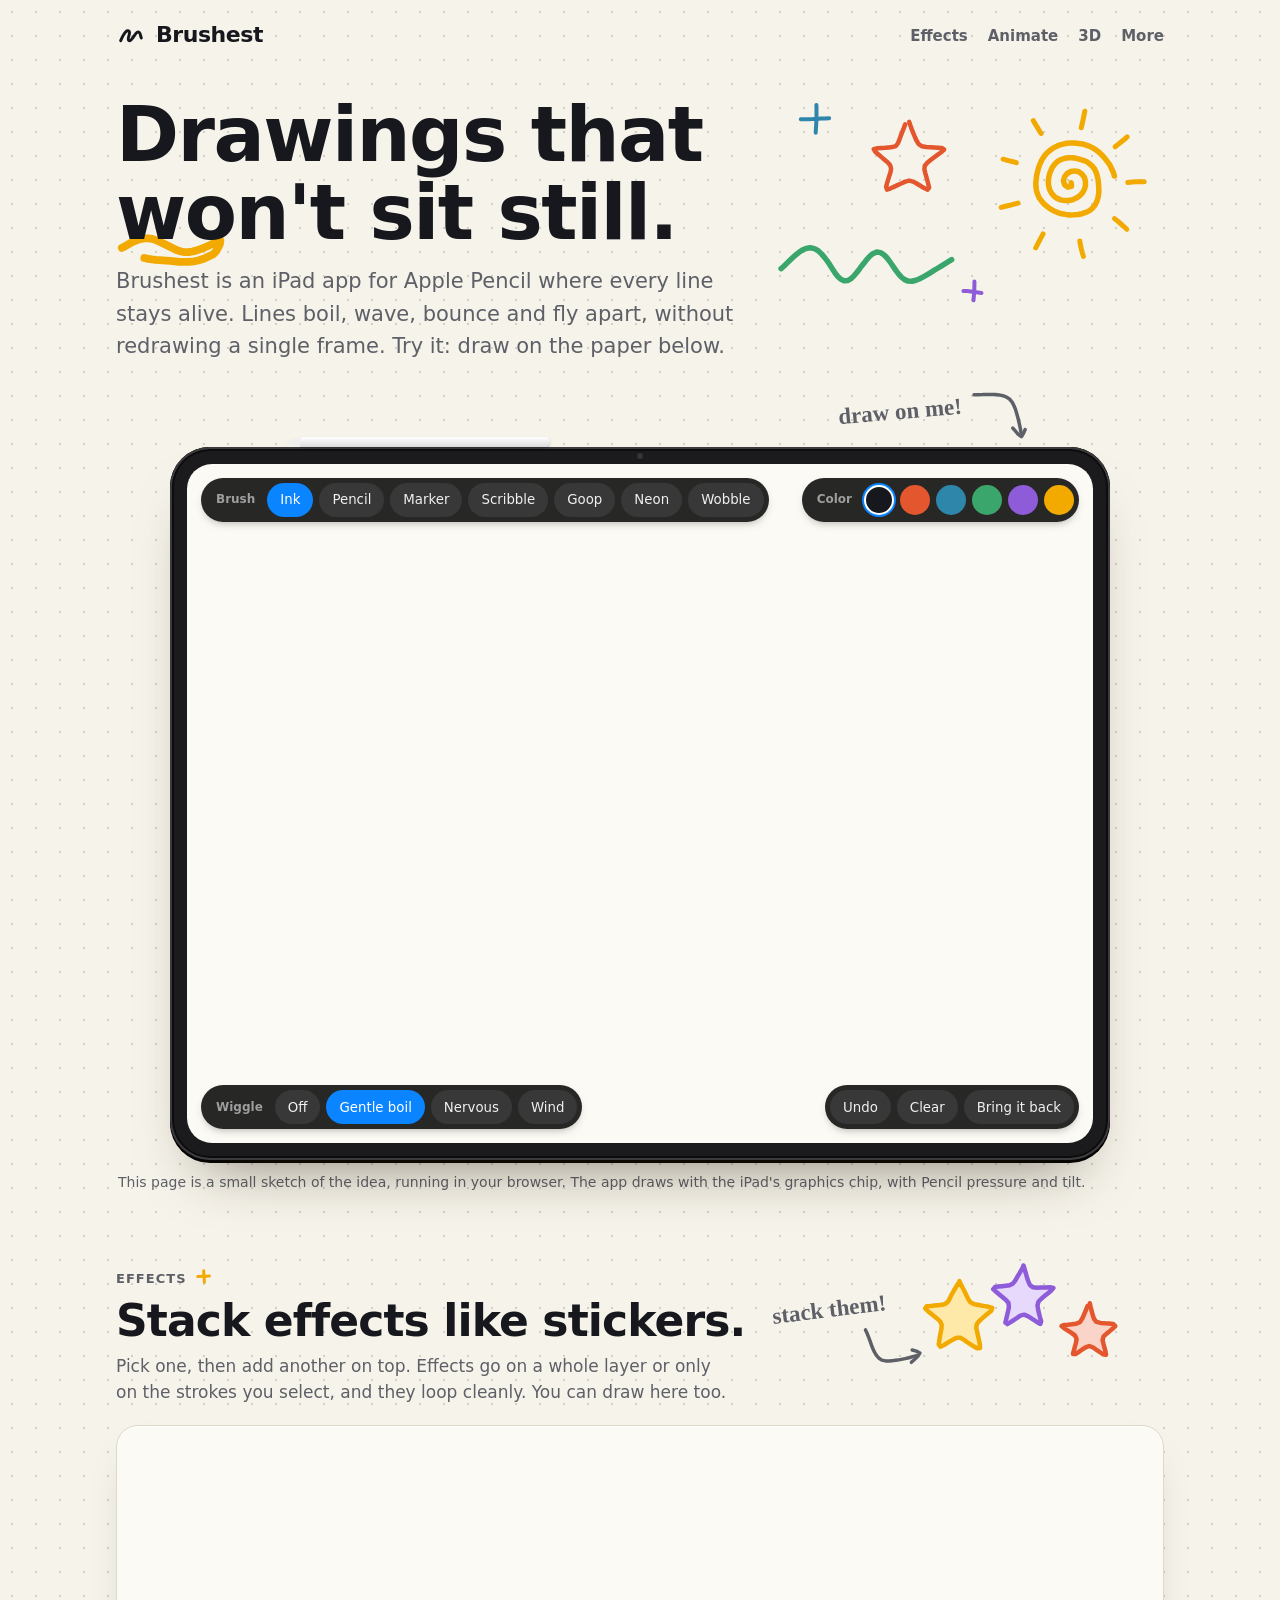
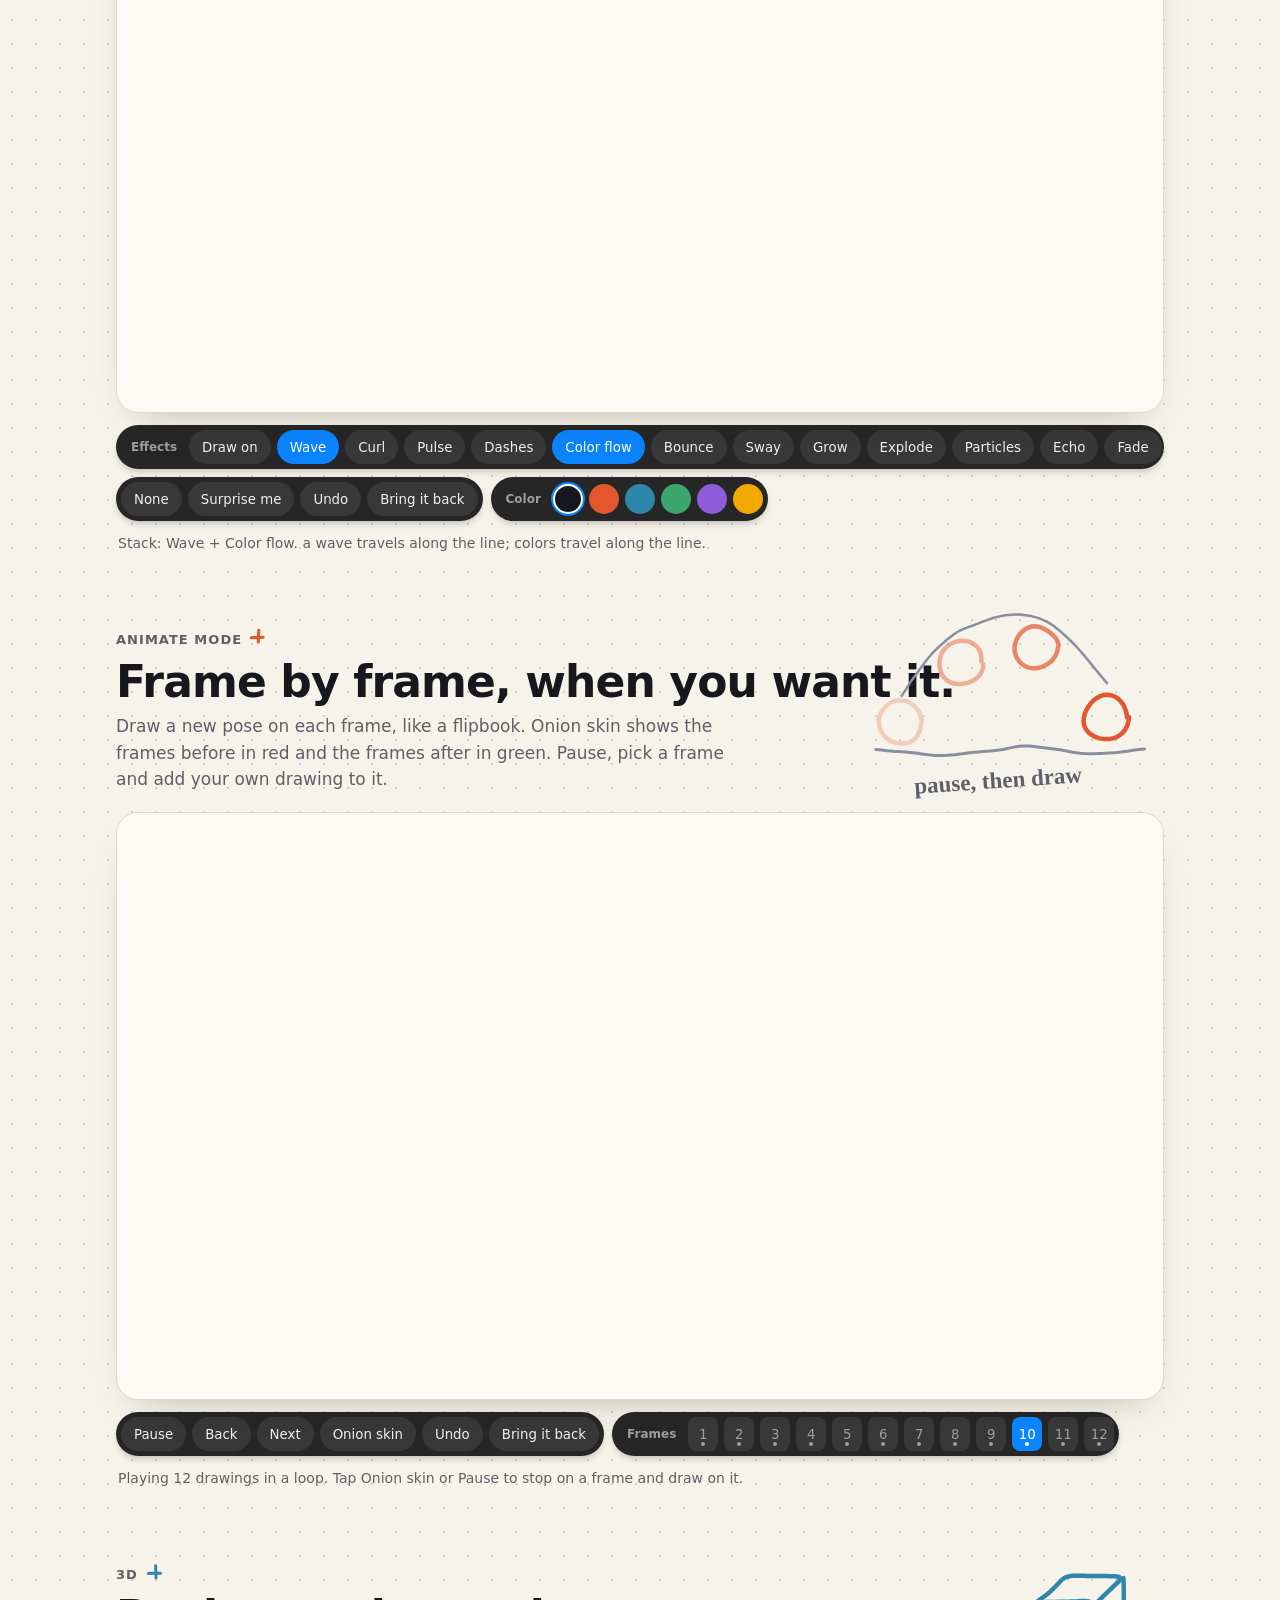
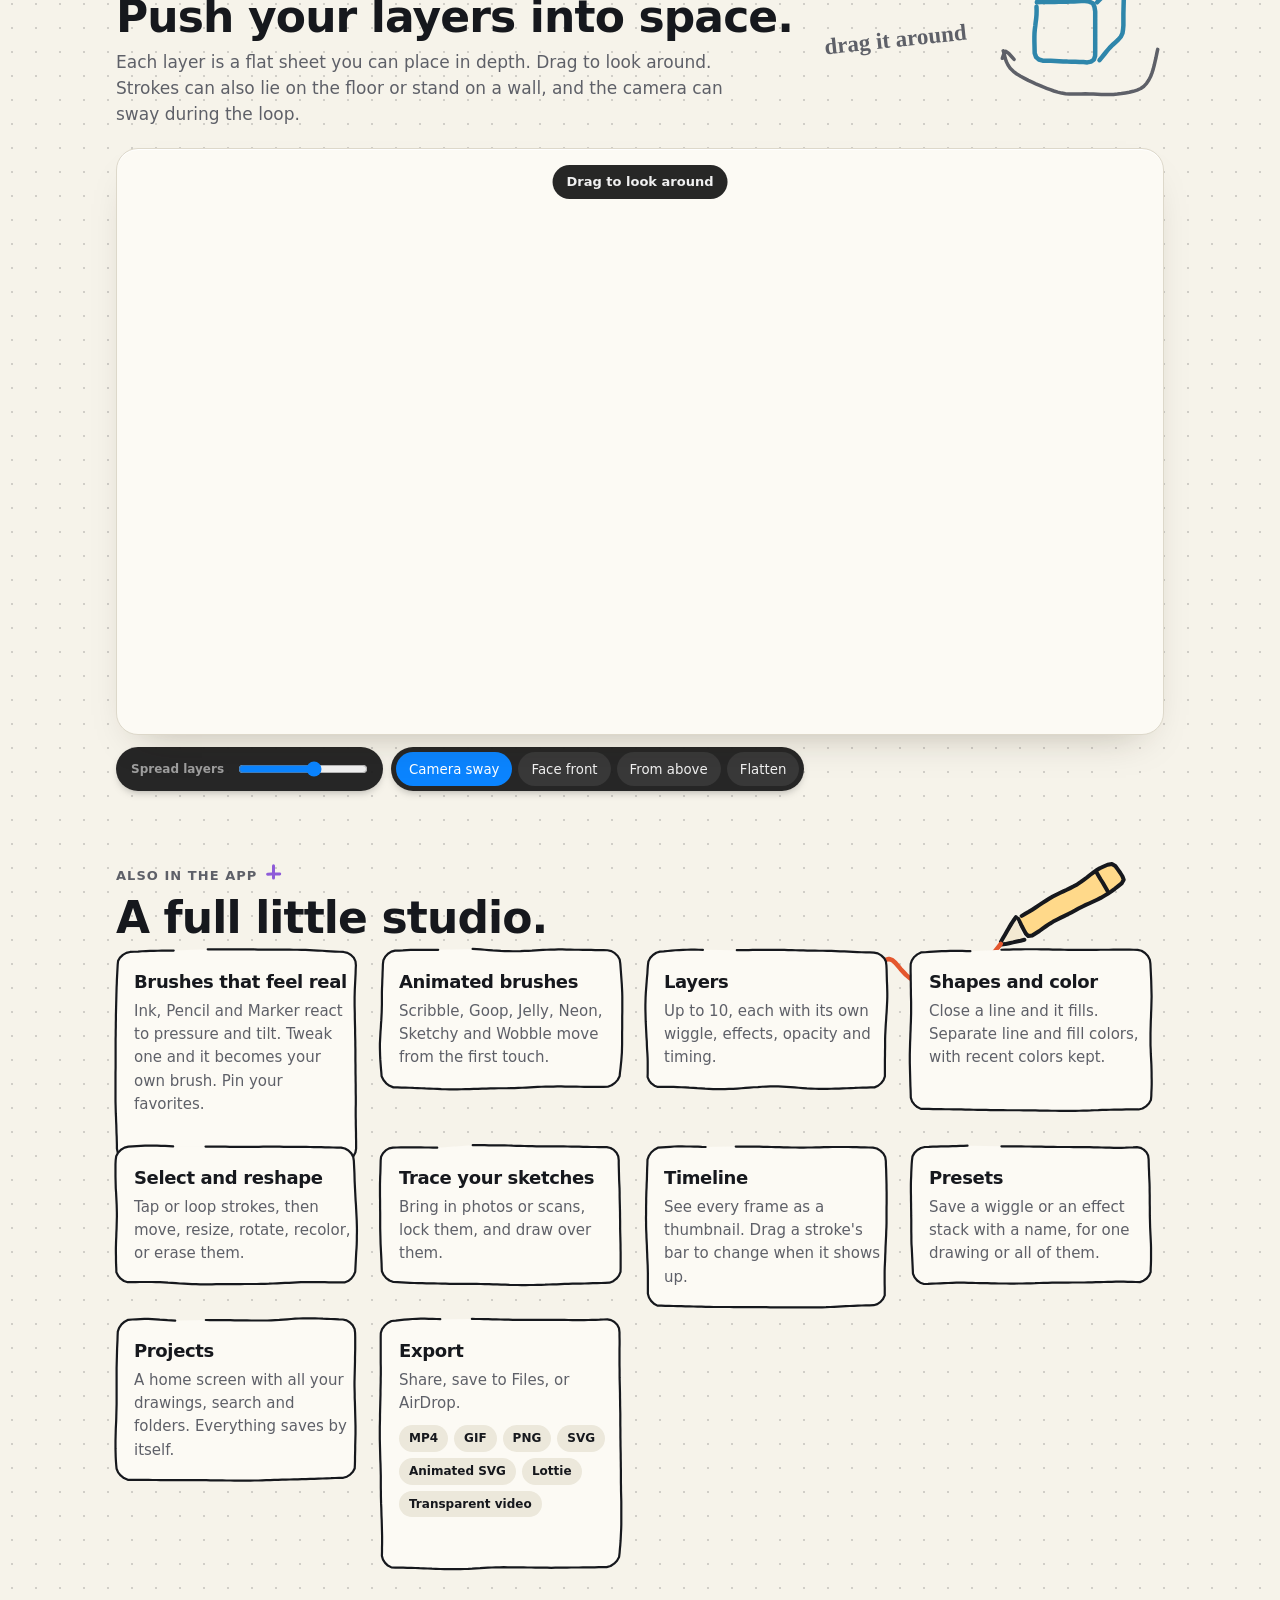
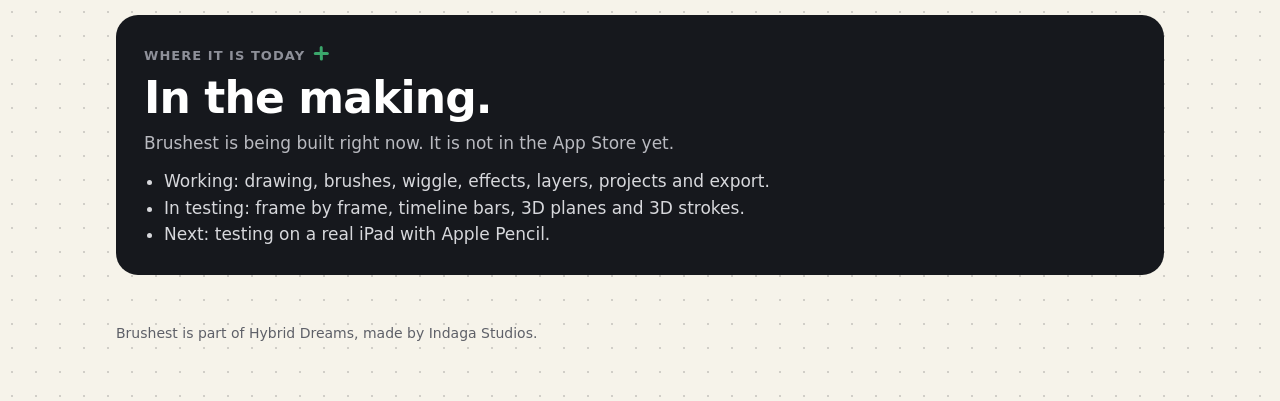
==== brushest/index.html @ 291ea010 "Add Brushest project page at /brushest/ Interactive page for the iPad drawing app (copied from the a" ====
<!doctype html>
<html lang="en">
<head>
<meta charset="utf-8">
<meta name="viewport" content="width=device-width, initial-scale=1">
<title>Brushest: drawings that won't sit still</title>
<meta name="description" content="An iPad drawing and animation app for Apple Pencil where every line stays alive: living strokes, stackable effects, frame by frame, and 3D planes. Try it on this page.">
<meta name="robots" content="noindex">
<meta name="theme-color" content="#F6F3EA">
<style>
  :root {
    --paper: #F6F3EA; --sheet: #FCFAF4; --ink: #16181D; --soft: #5E6068; --line: #DDD8CA;
    --bar: rgba(26,26,26,.94); --chip: #383838; --chip-text: #F0F0F0; --chip-soft: #9E9E9E;
    --accent: #0A84FF;
  }
  * { box-sizing: border-box; }
  html { scroll-behavior: smooth; }
  body { margin: 0; color: var(--ink); background-color: var(--paper);
         /* dotted like an endless canvas */
         background-image: radial-gradient(rgba(22,24,29,.17) 1.1px, transparent 1.5px); background-size: 24px 24px;
         font: 17px/1.55 -apple-system, BlinkMacSystemFont, "Segoe UI", system-ui, sans-serif; -webkit-font-smoothing: antialiased; }
  h1, h2, h3, .brand { font-family: ui-rounded, "SF Pro Rounded", "Arial Rounded MT Bold", system-ui, sans-serif; letter-spacing: -.02em; }
  .wrap { max-width: 1080px; margin: 0 auto; padding: 0 16px; position: relative; }
  .hand { font-family: "Bradley Hand", "Segoe Print", "Chalkboard SE", "Comic Sans MS", cursive; font-weight: 700; font-size: 23px; line-height: 1; white-space: nowrap; }
  header.top { display: flex; align-items: center; justify-content: space-between; padding: 18px 0; }
  .brand { font-weight: 800; font-size: 22px; display: flex; align-items: center; gap: 10px; }
  .brand svg { width: 30px; height: 30px; }
  nav a { color: var(--soft); text-decoration: none; margin-left: 20px; font-size: 15px; font-weight: 600; }
  nav a:hover { color: var(--ink); }
  .hero { padding: 26px 0 8px; position: relative; }
  .ul { position: relative; display: inline-block; z-index: 0; }
  .ul svg { position: absolute; left: 0; bottom: -.06em; width: 100%; height: .34em; z-index: -1; overflow: visible; }

  /* hand-drawn bits: they boil like strokes in the app, and drift a little */
  .bit, .rough { overflow: visible; pointer-events: none; }
  .bit { position: absolute; }
  .f1 { animation: f1 6s ease-in-out infinite; }
  .f2 { animation: f2 7.5s ease-in-out infinite; }
  .f3 { animation: f1 9s ease-in-out -3s infinite; }
  .spin { animation: spin 26s linear infinite; }
  .drawon { stroke-dasharray: 1 1.1; animation: drawon 4s ease-in-out infinite; }
  @keyframes f1 { 50% { transform: translateY(-9px) rotate(4deg); } }
  @keyframes f2 { 50% { transform: translate(7px, 6px) rotate(-5deg); } }
  @keyframes spin { to { transform: rotate(360deg); } }
  @keyframes drawon { 0% { stroke-dashoffset: 1.05; } 35%, 82% { stroke-dashoffset: 0; } 100% { stroke-dashoffset: -1.05; } }
  .deco { display: none; position: absolute; right: 0; top: 34px; width: 400px; height: 190px; pointer-events: none; }
  .hero .deco { top: 6px; height: 240px; }
  .deco .hand { position: absolute; color: var(--soft); }
  .side { display: none; }
  .kicker svg { position: static; display: inline-block; vertical-align: -5px; margin-left: 6px; }
  @media (min-width: 900px) { .deco { display: block; } }
  @media (min-width: 1400px) { .side { display: block; } }
  @media (prefers-reduced-motion: reduce) { .f1, .f2, .f3, .spin, .drawon { animation: none; } .drawon { stroke-dasharray: none; } }

  /* iPad */
  .callout { display: flex; justify-content: flex-end; align-items: flex-end; gap: 4px; max-width: 940px; margin: 0 auto -2px;
             padding-right: 70px; color: var(--soft); transition: opacity .6s; }
  .callout .hand { transform: rotate(-5deg); margin-bottom: 26px; }
  .callout svg { position: static; flex: none; }
  .callout.gone { opacity: 0; }
  .ipad { position: relative; max-width: 940px; margin: 0 auto; background: #1B1B1D; border-radius: 40px; padding: 17px;
          box-shadow: inset 0 0 0 2px #3B3B3F, inset 0 0 0 4px #0c0c0d, 0 34px 60px -34px rgba(40,30,10,.6), 0 3px 0 #000; }
  .ipad::before { content: ""; position: absolute; top: 6px; left: 50%; width: 6px; height: 6px; margin-left: -3px; border-radius: 50%; background: #34343a; }
  .pencil { position: absolute; top: -10px; left: 130px; width: 250px; height: 10px; border-radius: 3px 5px 5px 3px;
            background: linear-gradient(#ffffff, #dcdcdc); box-shadow: 0 1px 2px rgba(0,0,0,.25); }
  .pencil::before { content: ""; position: absolute; left: -16px; top: 0; border: 5px solid transparent; border-right: 16px solid #efefef; border-left: 0; }
  .screen { position: relative; border-radius: 25px; overflow: hidden; background: var(--sheet); }
  .screen canvas { display: block; width: 100%; aspect-ratio: 4 / 3; touch-action: none; cursor: crosshair; }
  .ui-top, .ui-bot { position: absolute; left: 14px; right: 14px; display: flex; flex-wrap: wrap; gap: 8px; justify-content: space-between; pointer-events: none; }
  .ui-top { top: 14px; } .ui-bot { bottom: 14px; }
  .ui-top .bar, .ui-bot .bar { pointer-events: auto; }
  .card { position: relative; }
  .rough { position: absolute; left: -6px; top: -6px; width: calc(100% + 12px); height: calc(100% + 12px); z-index: 0; }
  .card > :not(.rough) { position: relative; z-index: 1; }
  h1 { font-size: clamp(38px, 7vw, 76px); line-height: 1.02; margin: 0 0 14px; font-weight: 800; }
  h1 em { font-style: normal; display: inline-block; }
  .lede { font-size: clamp(17px, 2.2vw, 21px); color: var(--soft); max-width: 640px; margin: 0 0 22px; }
  section { padding: 64px 0 8px; position: relative; }
  h2 { font-size: clamp(28px, 4.4vw, 44px); line-height: 1.08; margin: 0 0 8px; font-weight: 800; }
  .sub { color: var(--soft); max-width: 620px; margin: 0 0 20px; }
  .kicker { font-size: 13px; font-weight: 700; letter-spacing: .08em; text-transform: uppercase; color: var(--soft); margin-bottom: 8px; }

  .stage { position: relative; background: var(--sheet); border: 1px solid var(--line); border-radius: 22px;
           box-shadow: 0 1px 0 #fff inset, 0 18px 40px -24px rgba(40,30,10,.35); overflow: hidden; }
  .stage canvas { display: block; width: 100%; aspect-ratio: 1000 / 560; touch-action: none; cursor: crosshair; }
  .stage canvas.orbit { cursor: grab; touch-action: pan-y; }
  .stage canvas.orbit:active { cursor: grabbing; }
  .hint { position: absolute; left: 50%; top: 16px; transform: translateX(-50%); background: var(--bar); color: var(--chip-text);
          font-size: 13px; font-weight: 600; padding: 7px 14px; border-radius: 99px; pointer-events: none; transition: opacity .5s; white-space: nowrap; }
  .hint.gone { opacity: 0; }

  .bars { display: flex; flex-wrap: wrap; gap: 8px; margin-top: 12px; }
  .bar { display: flex; align-items: center; gap: 6px; background: var(--bar); border-radius: 99px; padding: 5px;
         box-shadow: 0 4px 10px -4px rgba(0,0,0,.35); max-width: 100%; overflow-x: auto; scrollbar-width: none; }
  .bar::-webkit-scrollbar { display: none; }
  .bar .lbl { color: var(--chip-soft); font-size: 12px; font-weight: 600; padding: 0 6px 0 10px; white-space: nowrap; }
  .chip { border: 0; background: var(--chip); color: var(--chip-text); font: 600 13px/1 inherit; font-family: inherit;
          height: 34px; padding: 0 13px; border-radius: 99px; cursor: pointer; white-space: nowrap; flex: none; }
  .chip:hover { background: #474747; }
  .chip[aria-pressed="true"] { background: var(--accent); color: #fff; }
  .chip:focus-visible, .dot:focus-visible, .cell:focus-visible { outline: 2px solid #fff; outline-offset: 1px; }
  .dot { width: 30px; height: 30px; border-radius: 50%; border: 2px solid transparent; cursor: pointer; flex: none; padding: 0; }
  .dot[aria-pressed="true"] { border-color: #fff; box-shadow: 0 0 0 2px var(--accent); }
  .bar input[type=range] { width: 130px; accent-color: var(--accent); margin: 0 10px 0 2px; }
  .cell { width: 30px; height: 34px; border-radius: 8px; border: 0; background: var(--chip); color: var(--chip-soft);
          font: 700 11px/1 inherit; font-family: inherit; cursor: pointer; flex: none; position: relative; }
  .cell.has::after { content: ""; position: absolute; left: 50%; bottom: 5px; width: 4px; height: 4px; margin-left: -2px; border-radius: 50%; background: currentColor; }
  .cell[aria-pressed="true"] { background: var(--accent); color: #fff; }
  .note { font-size: 14px; color: var(--soft); margin: 12px 2px 0; min-height: 1.5em; }

  .grid { display: grid; grid-template-columns: repeat(auto-fill, minmax(240px, 1fr)); gap: 12px; margin-top: 8px; }
  .card { border-radius: 16px; padding: 18px; }
  .card h3 { margin: 0 0 4px; font-size: 18px; }
  .card p { margin: 0; color: var(--soft); font-size: 15px; }
  .formats { display: flex; flex-wrap: wrap; gap: 6px; margin-top: 10px; }
  .formats span { font-size: 12px; font-weight: 700; background: #ECE8DB; border-radius: 99px; padding: 4px 10px; }
  .status { background: var(--ink); color: #F3F1EA; border-radius: 22px; padding: 28px; margin-top: 8px; }
  .status h2 { color: #fff; }
  .status p { color: #B9BAC0; max-width: 640px; margin: 0 0 8px; }
  .status ul { margin: 12px 0 0; padding-left: 20px; color: #D7D8DC; }
  footer { padding: 40px 0 56px; color: var(--soft); font-size: 14px; }
  @media (max-width: 640px) {
    nav { display: none; }
    section { padding-top: 48px; }
    .stage canvas { aspect-ratio: 1 / 1; }
    .stage { border-radius: 18px; }
    .ipad { border-radius: 28px; padding: 10px; }
    .screen { border-radius: 19px; }
    .ui-top, .ui-bot { position: static; padding: 8px 8px 0; justify-content: flex-start; }
    .ui-bot { padding-bottom: 8px; }
    .pencil { left: 60px; width: 150px; }
    .callout { padding-right: 34px; }
  }
</style>
</head>
<body>
<div class="wrap">
  <header class="top">
    <div class="brand">
      <svg viewBox="0 0 32 32" aria-hidden="true"><path d="M5 22c4-9 7-12 9-10s-3 9 0 10 6-8 9-9 3 4 4 6" fill="none" stroke="#16181D" stroke-width="3.2" stroke-linecap="round" stroke-linejoin="round"/></svg>
      <span class="nm">Brushest</span>
    </div>
    <nav aria-label="Sections">
      <a href="#effects">Effects</a><a href="#animate">Animate</a><a href="#space">3D</a><a href="#more">More</a>
    </nav>
  </header>

  <div class="hero">
    <div class="deco" id="deco-hero"></div>
    <h1>Drawings that<br><span class="ul" id="ul-hero">won't sit still.</span></h1>
    <p class="lede"><span class="nm">Brushest</span> is an iPad app for Apple Pencil where every line stays alive. Lines boil, wave, bounce and fly apart, without redrawing a single frame. Try it: draw on the paper below.</p>
    <div class="callout" id="callout-hero"><span class="hand">draw on me!</span></div>
    <div class="ipad">
      <div class="pencil" aria-hidden="true"></div>
      <div class="screen">
        <canvas id="c-hero" aria-label="Drawing canvas on an iPad. Draw with a mouse, finger or pen."></canvas>
        <div class="ui-top" id="ui-hero-top"></div>
        <div class="ui-bot" id="ui-hero-bot"></div>
      </div>
    </div>
    <p class="note">This page is a small sketch of the idea, running in your browser. The app draws with the iPad's graphics chip, with Pencil pressure and tilt.</p>
  </div>

  <section id="effects">
    <div class="deco" id="deco-effects"></div>
    <div class="kicker">Effects</div>
    <h2>Stack effects like stickers.</h2>
    <p class="sub">Pick one, then add another on top. Effects go on a whole layer or only on the strokes you select, and they loop cleanly. You can draw here too.</p>
    <div class="stage"><canvas id="c-fx" aria-label="Effects canvas"></canvas></div>
    <div class="bars" id="ui-fx"></div>
    <p class="note" id="note-fx"></p>
  </section>

  <section id="animate">
    <div class="deco" id="deco-animate"></div>
    <div class="kicker">Animate mode</div>
    <h2>Frame by frame, when you want it.</h2>
    <p class="sub">Draw a new pose on each frame, like a flipbook. Onion skin shows the frames before in red and the frames after in green. Pause, pick a frame and add your own drawing to it.</p>
    <div class="stage"><canvas id="c-anim" aria-label="Flipbook canvas"></canvas></div>
    <div class="bars" id="ui-anim"></div>
    <p class="note" id="note-anim"></p>
  </section>

  <section id="space">
    <div class="deco" id="deco-space"></div>
    <div class="kicker">3D</div>
    <h2>Push your layers into space.</h2>
    <p class="sub">Each layer is a flat sheet you can place in depth. Drag to look around. Strokes can also lie on the floor or stand on a wall, and the camera can sway during the loop.</p>
    <div class="stage"><canvas id="c-3d" class="orbit" aria-label="3D scene. Drag to look around."></canvas>
      <div class="hint" id="hint-3d">Drag to look around</div></div>
    <div class="bars" id="ui-3d"></div>
  </section>

  <section id="more">
    <div class="deco" id="deco-more"></div>
    <div class="kicker">Also in the app</div>
    <h2>A full little studio.</h2>
    <div class="grid">
      <div class="card"><h3>Brushes that feel real</h3><p>Ink, Pencil and Marker react to pressure and tilt. Tweak one and it becomes your own brush. Pin your favorites.</p></div>
      <div class="card"><h3>Animated brushes</h3><p>Scribble, Goop, Jelly, Neon, Sketchy and Wobble move from the first touch.</p></div>
      <div class="card"><h3>Layers</h3><p>Up to 10, each with its own wiggle, effects, opacity and timing.</p></div>
      <div class="card"><h3>Shapes and color</h3><p>Close a line and it fills. Separate line and fill colors, with recent colors kept.</p></div>
      <div class="card"><h3>Select and reshape</h3><p>Tap or loop strokes, then move, resize, rotate, recolor, or erase them.</p></div>
      <div class="card"><h3>Trace your sketches</h3><p>Bring in photos or scans, lock them, and draw over them.</p></div>
      <div class="card"><h3>Timeline</h3><p>See every frame as a thumbnail. Drag a stroke's bar to change when it shows up.</p></div>
      <div class="card"><h3>Presets</h3><p>Save a wiggle or an effect stack with a name, for one drawing or all of them.</p></div>
      <div class="card"><h3>Projects</h3><p>A home screen with all your drawings, search and folders. Everything saves by itself.</p></div>
      <div class="card"><h3>Export</h3><p>Share, save to Files, or AirDrop.</p>
        <div class="formats"><span>MP4</span><span>GIF</span><span>PNG</span><span>SVG</span><span>Animated SVG</span><span>Lottie</span><span>Transparent video</span></div></div>
    </div>
  </section>

  <section>
    <div class="status">
      <div class="kicker" style="color:#8E9099">Where it is today</div>
      <h2>In the making.</h2>
      <p><span class="nm">Brushest</span> is being built right now. It is not in the App Store yet.</p>
      <ul>
        <li>Working: drawing, brushes, wiggle, effects, layers, projects and export.</li>
        <li>In testing: frame by frame, timeline bars, 3D planes and 3D strokes.</li>
        <li>Next: testing on a real iPad with Apple Pencil.</li>
      </ul>
    </div>
  </section>

  <footer><span class="nm">Brushest</span> is part of Hybrid Dreams, made by Indaga Studios.</footer>
</div>

<script>
'use strict';
/* The product name lives here (and in <title>). Change it once. */
const NAME = 'Brushest';
document.querySelectorAll('.nm').forEach(e => e.textContent = NAME);
document.title = NAME + ": drawings that won't sit still";

const TAU = Math.PI * 2, W = 1000, H = 560, LOOP = 4;
const calm = matchMedia('(prefers-reduced-motion: reduce)').matches;
const clamp = (v, a = 0, b = 1) => Math.min(b, Math.max(a, v));
const smooth = t => t * t * (3 - 2 * t);
const frac = v => v - Math.floor(v);

/* ---------- noise ---------- */
function h3(x, y, z) {
  let n = (Math.imul(x, 374761393) + Math.imul(y, 668265263) + Math.imul(z, 1274126177)) | 0;
  n = Math.imul(n ^ (n >>> 13), 1274126177);
  return ((n ^ (n >>> 16)) >>> 0) / 4294967295 * 2 - 1;
}
function noise3(x, y, z) {
  const xi = Math.floor(x), yi = Math.floor(y), zi = Math.floor(z);
  const u = smooth(x - xi), v = smooth(y - yi), w = smooth(z - zi);
  const L = (a, b, t) => a + (b - a) * t;
  const p = (dx, dy, dz) => h3(xi + dx, yi + dy, zi + dz);
  return L(L(L(p(0,0,0), p(1,0,0), u), L(p(0,1,0), p(1,1,0), u), v),
           L(L(p(0,0,1), p(1,0,1), u), L(p(0,1,1), p(1,1,1), u), v), w);
}
const rnd = (a, b = 0) => h3(a | 0, b | 0, 7) * .5 + .5;

/* ---------- brushes, wiggles, effects ---------- */
const BRUSH = {
  ink:      { name: 'Ink',      base: 'ink',    size: 7,  fx: [] },
  pencil:   { name: 'Pencil',   base: 'pencil', size: 4,  fx: [] },
  marker:   { name: 'Marker',   base: 'marker', size: 20, fx: [] },
  scribble: { name: 'Scribble', base: 'ink',    size: 3.5, fx: ['curl'] },
  goop:     { name: 'Goop',     base: 'ink',    size: 15, fx: ['pulse'] },
  neon:     { name: 'Neon',     base: 'ink',    size: 6,  fx: ['colorFlow'] },
  wobble:   { name: 'Wobble',   base: 'ink',    size: 6,  fx: ['wave'] },
};
const WIGGLE = {
  off:     { name: 'Off',         amp: 0,   freq: 0,    fps: 8,  speed: 1 },
  gentle:  { name: 'Gentle boil', amp: 2.2, freq: .022, fps: 8,  speed: 1.3 },
  nervous: { name: 'Nervous',     amp: 4.6, freq: .06,  fps: 12, speed: 2.6 },
  wind:    { name: 'Wind',        amp: 9,   freq: .006, fps: 30, speed: .7, wind: true },
};
const FX = {
  drawOn:    ['Draw on',    'the line draws itself, holds, then erases'],
  wave:      ['Wave',       'a wave travels along the line'],
  curl:      ['Curl',       'the line rolls into small loops'],
  pulse:     ['Pulse',      'a bulge runs through the line'],
  dashes:    ['Dashes',     'marching dashes'],
  colorFlow: ['Color flow', 'colors travel along the line'],
  bounce:    ['Bounce',     'each stroke hops'],
  spin:      ['Sway',       'each stroke rocks around its center'],
  grow:      ['Grow',       'each stroke breathes in and out'],
  explode:   ['Explode',    'the line breaks into pieces and comes back'],
  particles: ['Particles',  'the line turns to dust and returns'],
  echo:      ['Echo',       'faded copies trail behind'],
  fade:      ['Fade',       'fades in and out'],
};
const COLORS = ['#16181D', '#E4572E', '#2E86AB', '#3BA66B', '#8E5BD9', '#F2A900'];

/* ---------- strokes ---------- */
let SEED = 1;
function prep(s) {
  const raw = s.raw;
  // light smoothing, then even spacing so effects bend the line smoothly
  const sm = raw.map((p, i) => {
    const a = raw[Math.max(0, i - 1)], b = raw[Math.min(raw.length - 1, i + 1)];
    return { x: (a.x + p.x * 2 + b.x) / 4, y: (a.y + p.y * 2 + b.y) / 4, p: (a.p + p.p * 2 + b.p) / 4 };
  });
  const out = [{ ...sm[0], d: 0 }], step = 4;
  let acc = 0, carry = 0;
  for (let i = 1; i < sm.length; i++) {
    const a = sm[i - 1], b = sm[i], L = Math.hypot(b.x - a.x, b.y - a.y);
    if (L < 1e-6) continue;
    let t = step - carry;
    while (t <= L) {
      const k = t / L;
      out.push({ x: a.x + (b.x - a.x) * k, y: a.y + (b.y - a.y) * k, p: a.p + (b.p - a.p) * k, d: acc + t });
      t += step;
    }
    carry = (carry + L) % step; acc += L;
  }
  const last = sm[sm.length - 1];
  if (out.length < 2) out.push({ ...last, d: Math.max(acc, .01) });
  let x0 = 1e9, y0 = 1e9, x1 = -1e9, y1 = -1e9;
  out.forEach((p, i) => {
    const a = out[Math.max(0, i - 1)], b = out[Math.min(out.length - 1, i + 1)];
    const L = Math.hypot(b.x - a.x, b.y - a.y) || 1;
    p.tx = (b.x - a.x) / L; p.ty = (b.y - a.y) / L;
    x0 = Math.min(x0, p.x); y0 = Math.min(y0, p.y); x1 = Math.max(x1, p.x); y1 = Math.max(y1, p.y);
  });
  s.P = out; s.len = Math.max(out[out.length - 1].d, 1); s.cx = (x0 + x1) / 2; s.cy = (y0 + y1) / 2;
  return s;
}
function mk(pts, o = {}) {   // a ready-made stroke from [x, y] points, with a slightly unsteady hand
  const seed = SEED++;
  const raw = pts.map(([x, y], i) => ({
    x: x + noise3(x * .012, y * .012, seed) * 2.2, y: y + noise3(x * .012 + 9, y * .012, seed) * 2.2,
    p: .5 + noise3(i * .09, seed, 3) * .22 }));
  const b = o.brush || 'ink';
  return prep({ raw, brush: b, color: o.color || COLORS[0], seed, fx: [...BRUSH[b].fx, ...(o.fx || [])],
                layer: o.layer ?? 0, frame: o.frame ?? null, plane: o.plane || null, size: o.size });
}
const circ = (cx, cy, rx, ry = rx, a0 = 0, a1 = TAU + .12, n = 44) =>
  Array.from({ length: n + 1 }, (_, i) => { const a = a0 + (a1 - a0) * i / n; return [cx + rx * Math.cos(a), cy + ry * Math.sin(a)]; });
function curve(c, per = 10) {   // smooth line through control points
  const out = [];
  for (let i = 0; i < c.length - 1; i++) {
    const p0 = c[Math.max(0, i - 1)], p1 = c[i], p2 = c[i + 1], p3 = c[Math.min(c.length - 1, i + 2)];
    for (let j = 0; j < per; j++) {
      const t = j / per, t2 = t * t, t3 = t2 * t;
      out.push([0, 1].map(k => .5 * (2 * p1[k] + (p2[k] - p0[k]) * t + (2 * p0[k] - 5 * p1[k] + 4 * p2[k] - p3[k]) * t2 + (3 * p1[k] - p0[k] - 3 * p2[k] + p3[k]) * t3)));
    }
  }
  out.push(c[c.length - 1]);
  return out;
}
const poly = (c, per = 8) => c.slice(1).flatMap((p, i) => Array.from({ length: per }, (_, j) => [c[i][0] + (p[0] - c[i][0]) * j / per, c[i][1] + (p[1] - c[i][1]) * j / per])).concat([c[c.length - 1]]);
const spiral = (cx, cy, r, turns = 3) => Array.from({ length: 90 }, (_, i) => { const t = i / 89, a = t * turns * TAU; return [cx + r * t * Math.cos(a), cy + r * t * Math.sin(a)]; });

/* ---------- stage ---------- */
const stages = [];
class Stage {
  constructor(id, o = {}) {
    this.c = document.getElementById(id); this.ctx = this.c.getContext('2d');
    this.strokes = []; this.fx = []; this.wiggle = WIGGLE[o.wiggle || 'off'];
    this.brush = 'ink'; this.color = COLORS[0]; this.canDraw = o.draw !== false;
    this.cur = null; this.seen = false; Object.assign(this, o.extra || {});
    stages.push(this);
    new IntersectionObserver(e => { this.seen = e[0].isIntersecting; }, { rootMargin: '80px' }).observe(this.c);
    new ResizeObserver(() => this.fit()).observe(this.c);
    this.fit();
    if (this.canDraw) this.bindDraw();
  }
  fit() {
    const r = this.c.getBoundingClientRect(), dpr = Math.min(devicePixelRatio || 1, 2);
    this.c.width = Math.max(2, Math.round(r.width * dpr)); this.c.height = Math.max(2, Math.round(r.height * dpr));
    this.S = Math.min(this.c.width / W, this.c.height / H);
    this.ox = (this.c.width - W * this.S) / 2; this.oy = (this.c.height - H * this.S) / 2;
  }
  pt(e) {
    const r = this.c.getBoundingClientRect(), k = this.c.width / r.width;
    return { x: ((e.clientX - r.left) * k - this.ox) / this.S, y: ((e.clientY - r.top) * k - this.oy) / this.S };
  }
  bindDraw() {
    const c = this.c;
    c.addEventListener('pointerdown', e => {
      if (e.button) return;
      c.setPointerCapture(e.pointerId);
      const p = this.pt(e), b = this.brush;
      this.cur = { raw: [{ ...p, p: e.pointerType === 'pen' ? e.pressure : .5 }], brush: b, color: this.color, seed: SEED++,
                   fx: [...BRUSH[b].fx], layer: 0, frame: this.frames ? this.frame : null, plane: null, last: p, lt: e.timeStamp };
      prep(this.cur); this.onDraw && this.onDraw();
      e.preventDefault();
    });
    c.addEventListener('pointermove', e => {
      const s = this.cur; if (!s) return;
      for (const ev of (e.getCoalescedEvents ? e.getCoalescedEvents() : [e])) {
        const p = this.pt(ev), d = Math.hypot(p.x - s.last.x, p.y - s.last.y);
        if (d < 1.5) continue;
        // no pen? faster = thinner, like a real nib
        const speed = d / Math.max(ev.timeStamp - s.lt, 4);
        const prev = s.raw[s.raw.length - 1].p;
        const pr = ev.pointerType === 'pen' && ev.pressure > 0 ? ev.pressure : prev + (clamp(.85 - speed * .22, .2, .9) - prev) * .25;
        s.raw.push({ ...p, p: pr }); s.last = p; s.lt = ev.timeStamp;
      }
      prep(s);
    });
    const end = () => {
      const s = this.cur; if (!s) return; this.cur = null;
      if (s.raw.length === 1) s.raw.push({ ...s.raw[0], x: s.raw[0].x + .5 });
      this.strokes.push(prep(s)); this.onChange && this.onChange();
    };
    c.addEventListener('pointerup', end); c.addEventListener('pointercancel', end);
  }
  undo() { this.strokes.pop(); this.onChange && this.onChange(); }
  clear() { this.strokes = []; this.onChange && this.onChange(); }
  visible(s) { return true; }
  render(time) {
    const ctx = this.ctx;
    ctx.setTransform(1, 0, 0, 1, 0, 0);
    ctx.clearRect(0, 0, this.c.width, this.c.height);
    ctx.lineCap = 'round'; ctx.lineJoin = 'round';
    this.before && this.before(ctx, time);
    const list = this.cur ? [...this.strokes, this.cur] : this.strokes;
    list.forEach((s, i) => { s.idx = i; });
    for (const s of (this.order ? this.order(list) : list)) {
      const v = this.visible(s);
      if (v) drawStroke(ctx, this, s, time, v === true ? {} : v, list.length);
    }
  }
}

function drawStroke(ctx, st, s, time, o, count) {
  const live = s === st.cur;
  const hiding = ['drawOn', 'fade', 'particles', 'explode', 'echo'];
  const fx = (o.plain ? [] : [...st.fx, ...s.fx]).filter(f => !(live && hiding.includes(f)));
  if (fx.includes('echo') && !o.echo)
    for (let k = 3; k >= 1; k--) drawStroke(ctx, st, s, time - k * .16, { ...o, echo: true, alpha: (o.alpha ?? 1) * Math.pow(.5, k) }, count);
  const stag = fx.includes('drawOn') ? .45 * s.idx / Math.max(count, 1) : 0;
  const ph = frac(frac(time / LOOP - stag) + 1);
  const B = BRUSH[s.brush], P = s.P, n = P.length, w = st.wiggle;
  let alpha = o.alpha ?? 1, bx = 0, by = 0, rot = 0, sc = 1, a0 = 0, a1 = 1, part = 0;
  const has = f => fx.includes(f);
  if (has('bounce')) by -= 46 * Math.abs(Math.sin(TAU * ph));
  if (has('spin')) rot = .22 * Math.sin(TAU * ph);
  if (has('grow')) sc = 1 + .22 * Math.sin(TAU * ph);
  if (has('fade')) alpha *= .5 - .5 * Math.cos(TAU * ph);
  if (has('drawOn')) { a1 = smooth(clamp(ph / .42)); a0 = smooth(clamp((ph - .74) / .26)); }
  if (has('particles')) part = Math.pow(Math.sin(Math.PI * ph), 2);
  const boom = has('explode') ? smooth(1 - Math.abs(ph * 2 - 1)) : 0;
  const tw = Math.floor(time * w.fps) / w.fps, ang = TAU * tw / LOOP;
  const ca = Math.cos(ang) * w.speed, sa = Math.sin(ang) * w.speed;
  const size = (s.size || B.size) * (B.base === 'pencil' ? .8 : 1);
  const cr = Math.cos(rot) * sc, sr = Math.sin(rot) * sc;
  const X = new Float32Array(n), Y = new Float32Array(n), Wd = new Float32Array(n), A = new Float32Array(n);
  const col = has('colorFlow') ? new Array(n) : null;
  let varied = !!col;
  for (let i = 0; i < n; i++) {
    const p = P[i], u = p.d / s.len, nx = -p.ty, ny = p.tx;
    let x = p.x, y = p.y, a = 1;
    let wd = size * (.4 + .95 * p.p) * Math.min(1, .3 + p.d / 16, .3 + (s.len - p.d) / 16);
    if (w.amp) {
      const q = p.d * w.freq + s.seed * 13.7;
      if (w.wind) { const g = noise3(q, ca + 3, sa + s.seed); x += w.amp * (g + .6 * Math.sin(TAU * ph + p.d * .01)); y += w.amp * .25 * noise3(q + 40, ca, sa); }
      else { x += w.amp * noise3(q, ca + 3, sa + s.seed); y += w.amp * noise3(q + 40, ca + 3, sa + s.seed); }
    }
    if (has('wave')) { const k = 9 * Math.sin(TAU * (p.d / 110 - 2 * ph)); x += nx * k; y += ny * k; }
    if (has('curl')) { const th = p.d / 5.5 - TAU * 2 * ph, r = 7; x += p.tx * r * Math.sin(th) + nx * r * (1 - Math.cos(th)); y += p.ty * r * Math.sin(th) + ny * r * (1 - Math.cos(th)); }
    if (has('pulse')) { let du = frac(u - ph + 1.5) - .5; wd *= 1 + 1.7 * Math.exp(-du * du / .006); varied = true; }
    if (has('dashes') && frac(p.d / 34 - ph * 2 + 10) > .55) a = 0;
    if (boom) { const k = Math.floor(p.d / 64), th = rnd(k, s.seed) * TAU, r = boom * (70 + 80 * rnd(k + 9, s.seed)); x += Math.cos(th) * r; y += Math.sin(th) * r; if (Math.floor(P[Math.max(0, i - 1)].d / 64) !== k) a = 0; }
    if (part) { const th = rnd(i, s.seed) * TAU, r = part * (40 + 150 * rnd(i + 5, s.seed)); x += Math.cos(th) * r; y += Math.sin(th) * r - part * 30; }
    if (u < a0 || u > a1) a = 0;
    if (B.base === 'pencil') { a *= .5 + .45 * rnd(i, s.seed + 3); varied = true; }
    if (col) col[i] = `hsl(${(frac(u * 1.2 - ph + 2) * 360) | 0} 88% 54%)`;
    const dx = x - s.cx, dy = y - s.cy;
    x = s.cx + dx * cr - dy * sr + bx; y = s.cy + dx * sr + dy * cr + by;
    let k = 1;
    if (st.project) { const q = st.project(x, y, s, time); x = q[0]; y = q[1]; k = q[2]; }
    X[i] = x * st.S + st.ox; Y[i] = y * st.S + st.oy; Wd[i] = Math.max(.6, wd * sc * k * st.S); A[i] = a;
  }
  const baseCol = o.tint || s.color;
  if (part > .03) {   // dust
    ctx.fillStyle = baseCol;
    for (let i = 0; i < n; i += 2) { if (!A[i]) continue; ctx.globalAlpha = alpha * (1 - part * .35); ctx.beginPath(); ctx.arc(X[i], Y[i], Math.max(1, Wd[i] * .5), 0, TAU); ctx.fill(); }
    ctx.globalAlpha = 1; return;
  }
  if (B.base === 'marker') alpha *= .42;
  if (B.base === 'marker' && !varied) {   // one see-through pass, so it doesn't darken on itself
    ctx.strokeStyle = baseCol; ctx.globalAlpha = alpha; ctx.lineWidth = size * st.S * sc; ctx.beginPath();
    let pen = false;
    for (let i = 0; i < n; i++) { if (!A[i]) { pen = false; continue; } pen ? ctx.lineTo(X[i], Y[i]) : ctx.moveTo(X[i], Y[i]); pen = true; }
    ctx.stroke(); ctx.globalAlpha = 1; return;
  }
  for (let i = 1; i < n; i++) {
    if (!A[i] || !A[i - 1]) continue;
    ctx.strokeStyle = o.tint || (col ? col[i] : s.color);
    ctx.globalAlpha = alpha * A[i]; ctx.lineWidth = (Wd[i] + Wd[i - 1]) / 2;
    ctx.beginPath(); ctx.moveTo(X[i - 1], Y[i - 1]); ctx.lineTo(X[i], Y[i]); ctx.stroke();
  }
  ctx.globalAlpha = 1;
}

/* ---------- small UI helpers ---------- */
function bar(parent, label) {
  const b = document.createElement('div'); b.className = 'bar'; b.setAttribute('role', 'group');
  if (label) { b.setAttribute('aria-label', label); const l = document.createElement('span'); l.className = 'lbl'; l.textContent = label; b.append(l); }
  parent.append(b); return b;
}
function chip(parent, text, on, cls = 'chip') {
  const c = document.createElement('button'); c.type = 'button'; c.className = cls; c.textContent = text;
  c.addEventListener('click', () => on(c)); parent.append(c); return c;
}
function choice(parent, label, items, current, on) {   // one selected at a time
  const b = bar(parent, label), chips = {};
  const set = k => { for (const j in chips) chips[j].setAttribute('aria-pressed', j === k); on(k); };
  for (const [k, text] of items) chips[k] = chip(b, text, () => set(k));
  set(current); return set;
}
function colorBar(parent, st) {
  const b = bar(parent, 'Color'), dots = [];
  COLORS.forEach(col => {
    const d = chip(b, '', () => { st.color = col; dots.forEach(x => x.setAttribute('aria-pressed', x === d)); }, 'dot');
    d.style.background = col; d.setAttribute('aria-label', 'Color ' + col); d.setAttribute('aria-pressed', col === st.color); dots.push(d);
  });
}
function editBar(parent, st, reset) {
  const b = bar(parent);
  chip(b, 'Undo', () => st.undo());
  chip(b, 'Clear', () => st.clear());
  if (reset) chip(b, 'Bring it back', reset);
}

/* ---------- 1. hero: draw, wiggle, brushes ---------- */
const INK = COLORS[0];
function heroSeed() {
  const cx = 500, cy = 300;
  return [
    mk(circ(cx, cy, 128, 104), { size: 8 }),
    mk(curve([[cx - 104, cy - 62], [cx - 118, cy - 150], [cx - 46, cy - 97]], 12), { size: 8 }),
    mk(curve([[cx + 46, cy - 97], [cx + 118, cy - 150], [cx + 104, cy - 62]], 12), { size: 8 }),
    mk(curve([[cx - 62, cy - 14], [cx - 46, cy - 30], [cx - 30, cy - 14]])),
    mk(curve([[cx + 30, cy - 14], [cx + 46, cy - 30], [cx + 62, cy - 14]])),
    mk(poly([[cx - 9, cy + 18], [cx + 9, cy + 18], [cx, cy + 30], [cx - 9, cy + 18]], 4), { color: COLORS[1] }),
    mk(curve([[cx - 34, cy + 40], [cx - 17, cy + 54], [cx, cy + 34], [cx + 17, cy + 54], [cx + 34, cy + 40]])),
    ...[-1, 1].flatMap(d => [-16, 8, 32].map((dy, i) => mk(curve([[cx + d * 76, cy + 24 + i * 6], [cx + d * 150, cy + 14 + dy * .9], [cx + d * 214, cy + 8 + dy * 1.6]]), { brush: 'pencil' }))),
    mk(spiral(852, 420, 62, 3.4), { color: COLORS[2], size: 6 }),
    mk(curve([[800, 458], [730, 500], [660, 470], [600, 505], [530, 488]]), { color: COLORS[2], size: 5 }),
    mk(curve([[70, 470], [130, 440], [190, 472], [250, 442], [310, 474], [370, 448]]), { color: COLORS[3], brush: 'marker' }),
    ...[[150, 130, 26], [232, 208, 14], [858, 120, 20]].flatMap(([x, y, r]) => [
      mk(poly([[x, y - r], [x, y + r]], 6), { color: COLORS[5], size: 5 }), mk(poly([[x - r, y], [x + r, y]], 6), { color: COLORS[5], size: 5 })]),
  ];
}
const hero = new Stage('c-hero', { wiggle: calm ? 'off' : 'gentle' });
hero.strokes = heroSeed();
hero.onDraw = () => document.getElementById('callout-hero').classList.add('gone');
{   // laid out like the app: tools on top, wiggle at the bottom
  const top = document.getElementById('ui-hero-top'), bot = document.getElementById('ui-hero-bot');
  choice(top, 'Brush', Object.entries(BRUSH).map(([k, v]) => [k, v.name]), 'ink', k => hero.brush = k);
  colorBar(top, hero);
  choice(bot, 'Wiggle', Object.entries(WIGGLE).map(([k, v]) => [k, v.name]), calm ? 'off' : 'gentle', k => hero.wiggle = WIGGLE[k]);
  editBar(bot, hero, () => { hero.strokes = heroSeed(); });
}

/* ---------- 2. effects ---------- */
function fxSeed() {
  const star = Array.from({ length: 11 }, (_, i) => { const a = -Math.PI / 2 + i * Math.PI / 5, r = i % 2 ? 46 : 108; return [215 + r * Math.cos(a), 250 + r * Math.sin(a)]; });
  return [
    mk(poly(star, 7), { color: COLORS[5], size: 8 }),
    mk(spiral(500, 250, 112, 3.5), { color: COLORS[2], size: 7 }),
    mk(curve([[690, 300], [720, 150], [800, 170], [770, 290], [740, 380], [820, 400], [880, 300], [900, 170]], 14), { color: COLORS[1], size: 8 }),
    mk(curve([[110, 470], [220, 430], [330, 480], [440, 440], [550, 486], [660, 444], [770, 488], [890, 450]], 12), { color: COLORS[4], size: 7 }),
  ];
}
const fxStage = new Stage('c-fx');
fxStage.strokes = fxSeed();
{
  const ui = document.getElementById('ui-fx'), note = document.getElementById('note-fx'), b = bar(ui, 'Effects'), chips = {};
  const sync = () => {
    for (const k in chips) chips[k].setAttribute('aria-pressed', fxStage.fx.includes(k));
    note.textContent = fxStage.fx.length
      ? 'Stack: ' + fxStage.fx.map(k => FX[k][0]).join(' + ') + '. ' + fxStage.fx.map(k => FX[k][1]).join('; ') + '.'
      : 'No effects on. Tap one to start.';
  };
  for (const k in FX) chips[k] = chip(b, FX[k][0], () => {
    const i = fxStage.fx.indexOf(k); i < 0 ? fxStage.fx.push(k) : fxStage.fx.splice(i, 1); sync();
  });
  const e = bar(ui);
  chip(e, 'None', () => { fxStage.fx = []; sync(); });
  chip(e, 'Surprise me', () => { const all = Object.keys(FX).sort(() => Math.random() - .5); fxStage.fx = all.slice(0, 2 + (Math.random() * 2 | 0)); sync(); });
  chip(e, 'Undo', () => fxStage.undo());
  chip(e, 'Bring it back', () => { fxStage.strokes = fxSeed(); });
  colorBar(ui, fxStage);
  fxStage.fx = calm ? [] : ['wave', 'colorFlow']; sync();
}

/* ---------- 3. flipbook ---------- */
const anim = new Stage('c-anim', { extra: { frames: 12, frame: 0, playing: !calm, onion: true, fps: 10 } });
function animSeed() {
  const out = [mk(curve([[90, 470], [300, 476], [520, 468], [740, 478], [910, 470]], 12), { brush: 'pencil', size: 5 })];
  for (let f = 0; f < 12; f++) {
    const t = f / 12, h = 4 * t * (1 - t);                 // one hop per loop
    const squash = f === 0 ? .62 : (f === 1 || f === 11 ? 1.14 : 1);
    const r = 50, x = 500, y = 470 - r * squash - h * 300;
    out.push(mk(circ(x, y, r / Math.sqrt(squash), r * squash), { color: COLORS[1], size: 8, frame: f }));
    out.push(mk(curve([[x - 22, y - 16 * squash], [x - 4, y - 30 * squash], [x + 12, y - 28 * squash]], 6), { color: COLORS[1], size: 4, frame: f }));
    const sw = 62 - h * 34;
    out.push(mk(curve([[x - sw, 486], [x, 492], [x + sw, 486]], 8), { brush: 'pencil', size: 4, frame: f }));
  }
  return out;
}
anim.strokes = animSeed();
anim.visible = function (s) {
  if (s.frame == null || s.frame === this.frame) return true;
  if (this.playing || !this.onion) return false;
  const n = this.frames, back = (this.frame - s.frame + n) % n, fwd = (s.frame - this.frame + n) % n;
  if (back <= 2) return { tint: '#E5484D', alpha: back === 1 ? .38 : .2, plain: true };   // frames before: red
  if (fwd <= 2) return { tint: '#30A46C', alpha: fwd === 1 ? .38 : .2, plain: true };     // frames after: green
  return false;
};
{
  const ui = document.getElementById('ui-anim'), note = document.getElementById('note-anim');
  const t = bar(ui), strip = bar(ui, 'Frames'), cells = [];
  const play = chip(t, '', () => { anim.playing = !anim.playing; sync(); });
  chip(t, 'Back', () => { anim.playing = false; anim.frame = (anim.frame + 11) % 12; sync(); });
  chip(t, 'Next', () => { anim.playing = false; anim.frame = (anim.frame + 1) % 12; sync(); });
  // Onion skin only shows on a paused frame (as in the app), so tapping it while playing pauses and turns it on.
  const onion = chip(t, 'Onion skin', () => {
    if (anim.playing) { anim.playing = false; anim.onion = true; } else anim.onion = !anim.onion;
    sync();
  });
  chip(t, 'Undo', () => anim.undo());
  chip(t, 'Bring it back', () => { anim.strokes = animSeed(); sync(); });
  for (let f = 0; f < 12; f++) cells.push(chip(strip, String(f + 1), () => { anim.playing = false; anim.frame = f; sync(); }, 'cell'));
  function sync() {
    play.textContent = anim.playing ? 'Pause' : 'Play';
    onion.setAttribute('aria-pressed', anim.onion && !anim.playing);
    cells.forEach((c, f) => { c.setAttribute('aria-pressed', f === anim.frame); c.classList.toggle('has', anim.strokes.some(s => s.frame === f)); });
    note.textContent = anim.playing ? 'Playing 12 drawings in a loop. Tap Onion skin or Pause to stop on a frame and draw on it.'
      : `Frame ${anim.frame + 1} of 12. ` + (anim.onion ? 'Red = frames before, green = frames after. ' : 'Onion skin is off. ') + 'Draw now: your line stays on this frame only.';
  }
  anim.onDraw = () => { if (anim.playing) { anim.playing = false; anim.cur.frame = anim.frame; sync(); } };
  anim.onChange = sync; anim.sync = sync; sync();
}

/* ---------- 4. 3D: layers as sheets, strokes on the floor ---------- */
const space = new Stage('c-3d', { draw: false, wiggle: calm ? 'off' : 'gentle',
  extra: { yaw: .5, pitch: -.3, spread: 190, sway: !calm, held: false, touched: false } });
function spaceSeed() {
  const L0 = { layer: 0 }, L1 = { layer: 1 }, L2 = { layer: 2 };
  const out = [
    mk(circ(760, 140, 56), { ...L0, color: COLORS[5], size: 8 }),
    mk(poly([[110, 400], [270, 205], [385, 330], [520, 170], [690, 372], [900, 300]], 10), { ...L0, color: COLORS[2], size: 7 }),
    mk(curve([[150, 150], [180, 118], [215, 140], [250, 112], [290, 140], [320, 150]], 8), { ...L0, color: '#8A8FA0', brush: 'pencil' }),
    mk(poly([[420, 470], [420, 340], [580, 340], [580, 470], [420, 470]], 10), { ...L1, size: 7 }),
    mk(poly([[398, 346], [500, 252], [602, 346]], 10), { ...L1, color: COLORS[1], size: 8 }),
    mk(poly([[478, 470], [478, 402], [522, 402], [522, 470]], 6), { ...L1, size: 5 }),
    mk(circ(448, 378, 15), { ...L1, color: COLORS[2], size: 4 }),
    mk(curve([[556, 272], [566, 240], [552, 216], [570, 190]], 8), { ...L1, color: '#8A8FA0', brush: 'pencil', fx: ['wave'] }),
    ...[150, 330, 700, 860].map((x, i) => mk(poly([[x - 34, 470], [x - 20, 432 - i % 2 * 8], [x - 6, 470], [x + 10, 426], [x + 24, 470], [x + 40, 440], [x + 52, 470]], 5), { ...L2, color: COLORS[3], size: 6 })),
    mk(curve([[250, 470], [246, 420], [256, 380]], 8), { ...L2, color: COLORS[3], size: 5 }),
    mk(circ(256, 360, 20), { ...L2, color: COLORS[4], size: 7, fx: ['grow'] }),
    mk(curve([[780, 470], [786, 410], [776, 370]], 8), { ...L2, color: COLORS[3], size: 5 }),
    mk(circ(776, 350, 20), { ...L2, color: COLORS[1], size: 7, fx: ['grow'] }),
    // on the floor: a path from the door toward you, and a pond
    mk(curve([[478, 285], [440, 370], [520, 450], [470, 560]], 12), { plane: 'floor', color: '#B08B5A', size: 7 }),
    mk(curve([[522, 285], [500, 360], [590, 440], [560, 560]], 12), { plane: 'floor', color: '#B08B5A', size: 7 }),
    mk(circ(770, 400, 90, 60), { plane: 'floor', color: COLORS[2], size: 6, fx: ['wave'] }),
  ];
  return out;
}
space.strokes = spaceSeed();
const CAM = 1500, FLOOR = 190;
space.view = function (time) {
  const auto = this.sway && !this.held ? .32 * Math.sin(TAU * time / LOOP / 2) : 0;
  return { yaw: this.yaw + auto, pitch: this.pitch };
};
space.project = function (x, y, s) {
  const v = this.v;
  let X = x - W / 2, Y = y - H / 2, Z;
  if (s.plane === 'floor') { Z = Y; Y = FLOOR; } else Z = (s.layer - 1) * this.spread;
  const x1 = X * v.cy + Z * v.sy, z1 = -X * v.sy + Z * v.cy;
  const y2 = Y * v.cp - z1 * v.sp, z2 = Y * v.sp + z1 * v.cp;
  const k = CAM / Math.max(CAM - z2, 200);
  return [W / 2 + x1 * k, H / 2 + y2 * k, k];
};
space.order = list => [...list].sort((a, b) => (a.plane ? -1 : a.layer) - (b.plane ? -1 : b.layer));
space.before = function (ctx, time) {
  const c = this.view(time);
  this.v = { cy: Math.cos(c.yaw), sy: Math.sin(c.yaw), cp: Math.cos(c.pitch), sp: Math.sin(c.pitch) };
  const to = (x, y, s) => { const q = this.project(x, y, s); return [q[0] * this.S + this.ox, q[1] * this.S + this.oy]; };
  // floor grid
  ctx.strokeStyle = 'rgba(22,24,29,.10)'; ctx.lineWidth = 1 * this.S + .5; ctx.beginPath();
  for (let i = 0; i <= 10; i++) {
    const t = i / 10, f = { plane: 'floor' };
    let a = to(60 + 880 * t, -40, f), b = to(60 + 880 * t, 600, f); ctx.moveTo(...a); ctx.lineTo(...b);
    a = to(60, -40 + 640 * t, f); b = to(940, -40 + 640 * t, f); ctx.moveTo(...a); ctx.lineTo(...b);
  }
  ctx.stroke();
  // the three sheets
  for (let l = 0; l < 3; l++) {
    const q = [[70, 70], [930, 70], [930, 478], [70, 478]].map(([x, y]) => to(x, y, { layer: l }));
    ctx.beginPath(); q.forEach((p, i) => i ? ctx.lineTo(...p) : ctx.moveTo(...p)); ctx.closePath();
    ctx.fillStyle = 'rgba(255,255,255,.22)'; ctx.fill();
    ctx.strokeStyle = 'rgba(22,24,29,.13)'; ctx.setLineDash([6 * this.S + 2, 5 * this.S + 2]); ctx.stroke(); ctx.setLineDash([]);
  }
};
{
  const c = space.c; let last = null;
  c.addEventListener('pointerdown', e => { last = [e.clientX, e.clientY]; space.held = true; c.setPointerCapture(e.pointerId); document.getElementById('hint-3d').classList.add('gone'); });
  c.addEventListener('pointermove', e => {
    if (!last) return;
    space.yaw = clamp(space.yaw + (e.clientX - last[0]) * .006, -1.2, 1.2);
    space.pitch = clamp(space.pitch - (e.clientY - last[1]) * .005, -.9, .35);
    last = [e.clientX, e.clientY];
  });
  const up = () => { last = null; space.held = false; };
  c.addEventListener('pointerup', up); c.addEventListener('pointercancel', up);
  const ui = document.getElementById('ui-3d'), b = bar(ui, 'Spread layers');
  const r = document.createElement('input'); r.type = 'range'; r.min = 0; r.max = 320; r.value = space.spread; r.setAttribute('aria-label', 'Spread layers apart');
  r.addEventListener('input', () => space.spread = +r.value); b.append(r);
  const t = bar(ui);
  const sway = chip(t, 'Camera sway', () => { space.sway = !space.sway; sway.setAttribute('aria-pressed', space.sway); });
  sway.setAttribute('aria-pressed', space.sway);
  chip(t, 'Face front', () => { space.yaw = 0; space.pitch = 0; space.sway = false; sway.setAttribute('aria-pressed', false); });
  chip(t, 'From above', () => { space.yaw = .35; space.pitch = -.75; });
  chip(t, 'Flatten', () => { r.value = 0; space.spread = 0; });
}

/* ---------- hand-drawn page decoration: small drawings that boil like strokes in the app ---------- */
const NS = 'http://www.w3.org/2000/svg', doodles = [];
let boilStep = -1, dirty = true;
const seenIO = new IntersectionObserver(es => es.forEach(e => { e.target._seen = e.isIntersecting; }), { rootMargin: '120px' });
function svgEl(parent, w, h, cls) {
  const s = document.createElementNS(NS, 'svg');
  s.setAttribute('viewBox', `0 0 ${w} ${h}`); s.setAttribute('class', cls); s.setAttribute('aria-hidden', 'true');
  s.style.width = w + 'px'; s.style.height = h + 'px';
  parent.append(s); s._seen = true; seenIO.observe(s); return s;
}
function ink(svg, pts, o = {}) {
  const el = document.createElementNS(NS, 'path');
  el.style.fill = o.fill || 'none'; el.style.stroke = o.color || INK; el.style.strokeWidth = o.width || 3.5;
  el.style.strokeLinecap = 'round'; el.style.strokeLinejoin = 'round';
  if (o.alpha) el.style.opacity = o.alpha;
  if (o.draw) { el.setAttribute('pathLength', 1); el.setAttribute('class', 'drawon'); }
  svg.append(el);
  const d = { el, svg, seed: SEED++, amp: o.amp ?? 1.7, freq: o.freq ?? .035 };
  d.set = p => { d.P = prep({ raw: p.map(([x, y]) => ({ x, y, p: .5 })) }).P; dirty = true; };
  d.set(pts); doodles.push(d); return d;
}
function boil(time) {
  const step = calm ? 0 : Math.floor(time * 8);
  if (step === boilStep && !dirty) return;
  const all = dirty; boilStep = step; dirty = false;
  const a = TAU * step / 8 / LOOP, ca = Math.cos(a) * 1.4, sa = Math.sin(a) * 1.4;
  for (const d of doodles) {
    if (!all && !d.svg._seen) continue;
    let s = '';
    for (let i = 0; i < d.P.length; i++) {
      const p = d.P[i], q = p.d * d.freq + d.seed * 9.1;
      s += (i ? 'L' : 'M') + (p.x + d.amp * noise3(q, ca + 3, sa + d.seed)).toFixed(1) + ' ' + (p.y + d.amp * noise3(q + 40, ca + 3, sa + d.seed)).toFixed(1);
    }
    d.el.setAttribute('d', s);
  }
}
const bit = (host, x, y, w, h, cls, build) => { const s = svgEl(host, w, h, 'bit ' + cls); s.style.left = x + 'px'; s.style.top = y + 'px'; build(s); return s; };
const note = (host, text, x, y, rot) => { const e = document.createElement('span'); e.className = 'hand'; e.textContent = text; e.style.cssText = `left:${x}px;top:${y}px;transform:rotate(${rot}deg)`; host.append(e); };
const sparkle = (s, x, y, r, o) => { ink(s, poly([[x, y - r], [x, y + r]], 5), o); ink(s, poly([[x - r, y], [x + r, y]], 5), o); };
const star5 = (x, y, r) => poly(Array.from({ length: 11 }, (_, i) => { const a = -Math.PI / 2 + i * Math.PI / 5, q = i % 2 ? r * .44 : r; return [x + q * Math.cos(a), y + q * Math.sin(a)]; }), 6);
function arrow(s, c, o) {
  const pts = curve(c, 10); ink(s, pts, o);
  const [x1, y1] = pts[pts.length - 1], [x0, y0] = pts[pts.length - 5], a = Math.atan2(y1 - y0, x1 - x0), L = 14;
  ink(s, poly([[x1 - L * Math.cos(a - .55), y1 - L * Math.sin(a - .55)], [x1, y1], [x1 - L * Math.cos(a + .55), y1 - L * Math.sin(a + .55)]], 4), { ...o, draw: false });
}
const [RED, BLUE, GREEN, VIOLET, GOLD] = COLORS.slice(1);
{
  // headline underline, redrawn to the words' width
  const ul = document.getElementById('ul-hero'), s = svgEl(ul, 10, 10, ''), line = ink(s, [[0, 0], [1, 1]], { color: GOLD, width: 8, amp: 2.2 });
  s.style.width = ''; s.style.height = ''; s.setAttribute('preserveAspectRatio', 'none');
  new ResizeObserver(() => {
    const w = ul.offsetWidth, h = Math.max(14, ul.offsetHeight * .34);
    s.setAttribute('viewBox', `0 0 ${w} ${h}`);
    line.set([...curve([[6, h * .45], [w * .3, h * .25], [w * .62, h * .6], [w - 8, h * .3]], 14), ...curve([[w - 14, h * .62], [w * .55, h * .86], [w * .2, h * .7]], 12)]);
  }).observe(ul);

  // "draw on me!" arrow
  arrow(svgEl(document.getElementById('callout-hero'), 74, 64, ''), [[8, 10], [44, 14], [56, 54]], { draw: true, color: '#5E6068' });

  // top right of the page: a spinning sun, a star, sparkles, a line that draws itself
  const h = document.getElementById('deco-hero');
  bit(h, 222, 22, 170, 170, 'spin', s => {
    ink(s, spiral(85, 85, 44, 3), { color: GOLD, width: 5.5 });
    for (let i = 0; i < 9; i++) { const a = i / 9 * TAU; ink(s, poly([[85 + 56 * Math.cos(a), 85 + 56 * Math.sin(a)], [85 + 76 * Math.cos(a), 85 + 76 * Math.sin(a)]], 4), { color: GOLD, width: 5 }); }
  });
  bit(h, 96, 34, 96, 96, 'f2', s => ink(s, star5(48, 50, 40), { color: RED, width: 4.5 }));
  bit(h, 30, 20, 44, 44, 'f1', s => sparkle(s, 22, 22, 16, { color: BLUE, width: 4 }));
  bit(h, 190, 196, 40, 40, 'f3', s => sparkle(s, 20, 20, 13, { color: VIOLET, width: 4 }));
  bit(h, 10, 160, 190, 60, 'f3', s => ink(s, curve([[8, 34], [40, 12], [72, 44], [104, 16], [136, 46], [180, 22]], 12), { color: GREEN, width: 5.5, draw: true }));

  const e = document.getElementById('deco-effects');
  bit(e, 150, 36, 90, 90, 'f1', s => ink(s, star5(45, 47, 38), { color: GOLD, width: 4.5, fill: '#FFE9A8' }));
  bit(e, 214, 16, 90, 90, 'f2', s => ink(s, star5(45, 47, 34), { color: VIOLET, width: 4.5, fill: '#E6D9FB' }));
  bit(e, 280, 50, 90, 90, 'f3', s => ink(s, star5(45, 47, 30), { color: RED, width: 4.5, fill: '#FAD4C8' }));
  note(e, 'stack them!', 8, 62, -7);
  bit(e, 96, 84, 70, 60, '', s => arrow(s, [[6, 8], [22, 40], [60, 34]], { color: '#5E6068', draw: true }));

  const an = document.getElementById('deco-animate');
  bit(an, 96, 20, 300, 150, '', s => {
    ink(s, curve([[14, 132], [80, 138], [160, 130], [240, 136], [290, 132]], 10), { width: 3, color: '#8A8FA0' });
    [[40, 106, .25], [100, 46, .45], [176, 30, .7], [246, 100, 1]].forEach(([x, y, a]) => ink(s, circ(x, y, 22), { color: RED, width: 4.5, alpha: a }));
    ink(s, curve([[40, 80], [100, 14], [180, 0], [250, 70]], 12), { width: 2.5, color: '#8A8FA0', draw: true });
  });
  note(an, 'pause, then draw', 150, 172, -4);

  const sp = document.getElementById('deco-space');
  bit(sp, 250, 20, 130, 130, 'f1', s => {
    const o = { color: BLUE, width: 4.5 };
    ink(s, poly([[22, 50], [82, 50], [82, 110], [22, 110], [22, 50]], 8), o);
    ink(s, poly([[22, 50], [50, 24], [110, 24], [82, 50]], 8), o);
    ink(s, poly([[110, 24], [110, 84], [82, 110]], 8), o);
  });
  bit(sp, 226, 96, 180, 80, '', s => arrow(s, [[168, 20], [150, 60], [84, 66], [26, 46], [14, 22]], { color: '#5E6068', draw: true }));
  note(sp, 'drag it around', 60, 96, -6);

  const m = document.getElementById('deco-more');
  bit(m, 220, 6, 170, 140, 'f2', s => {
    const o = { color: INK, width: 4 };
    ink(s, poly([[34, 78], [128, 24], [140, 44], [46, 98], [34, 78]], 8), { ...o, fill: '#FFD98A' });
    ink(s, poly([[34, 78], [14, 106], [46, 98]], 6), { ...o, fill: '#F3E9D2' });
    ink(s, poly([[112, 33], [124, 53]], 4), o);
  });
  bit(m, 90, 100, 160, 70, '', s => ink(s, curve([[146, 12], [118, 44], [92, 20], [64, 48], [36, 26], [10, 50]], 12), { color: RED, width: 4.5, draw: true }));

  // a sparkle after each small heading (also on phones)
  document.querySelectorAll('.kicker').forEach((k, i) => sparkle(svgEl(k, 22, 22, 'f' + (i % 3 + 1)), 11, 11, 8, { color: [GOLD, RED, BLUE, VIOLET, GREEN][i % 5], width: 3, amp: 1 }));

  // wide screens: a few drawings floating in the margins
  const wrap = document.querySelector('.wrap');
  [[-150, 14, 'f1', s => ink(s, spiral(45, 45, 38, 3), { color: BLUE, width: 4.5 })],
   [1100, 27, 'f2', s => ink(s, star5(45, 47, 38), { color: GOLD, width: 4.5 })],
   [-140, 44, 'f3', s => ink(s, curve([[10, 20], [40, 70], [70, 10], [60, 80], [20, 50], [80, 40]], 12), { color: VIOLET, width: 4.5, draw: true })],
   [1110, 60, 'f1', s => ink(s, circ(45, 45, 34, 30, 0, TAU * 1.9, 70), { color: GREEN, width: 4 })],
   [-150, 76, 'spin', s => { sparkle(s, 45, 45, 30, { color: RED, width: 4.5 }); ink(s, poly([[30, 30], [60, 60]], 4), { color: RED, width: 4 }); ink(s, poly([[60, 30], [30, 60]], 4), { color: RED, width: 4 }); }],
   [1100, 90, 'f2', s => ink(s, curve([[8, 50], [28, 20], [48, 60], [68, 24], [86, 52]], 12), { color: BLUE, width: 5, draw: true })],
  ].forEach(([x, top, cls, build]) => { const b = bit(wrap, x, 0, 90, 90, 'side ' + cls, build); b.style.top = top + '%'; });

  // feature cards: wobbly drawn borders
  const corner = (cx, cy, r, a0) => Array.from({ length: 6 }, (_, i) => { const a = a0 + i / 5 * Math.PI / 2; return [cx + r * Math.cos(a), cy + r * Math.sin(a)]; });
  document.querySelectorAll('.card').forEach(card => {
    const s = document.createElementNS(NS, 'svg'); s.setAttribute('class', 'rough'); s.setAttribute('aria-hidden', 'true');
    card.prepend(s); s._seen = true; seenIO.observe(s);
    const d = ink(s, [[0, 0], [1, 1]], { fill: 'var(--sheet)', width: 2.2, amp: 1.5, freq: .02 });
    new ResizeObserver(() => {
      const w = card.offsetWidth, h = card.offsetHeight, r = 16;
      s.setAttribute('viewBox', `-6 -6 ${w + 12} ${h + 12}`);
      d.set([[r + 30, 0], ...corner(w - r, r, r, -Math.PI / 2), ...corner(w - r, h - r, r, 0), ...corner(r, h - r, r, Math.PI / 2), ...corner(r, r, r, Math.PI), [r + 60, 1]]);
    }).observe(card);
  });
}

/* ---------- loop ---------- */
let animLast = 0;
function tick(ms) {
  const time = ms / 1000;
  boil(time);
  if (anim.playing && time - animLast > 1 / anim.fps) { animLast = time; anim.frame = (anim.frame + 1) % anim.frames; anim.sync(); }
  for (const st of stages) if (st.seen) st.render(time);
  requestAnimationFrame(tick);
}
requestAnimationFrame(tick);
</script>
</body>
</html>
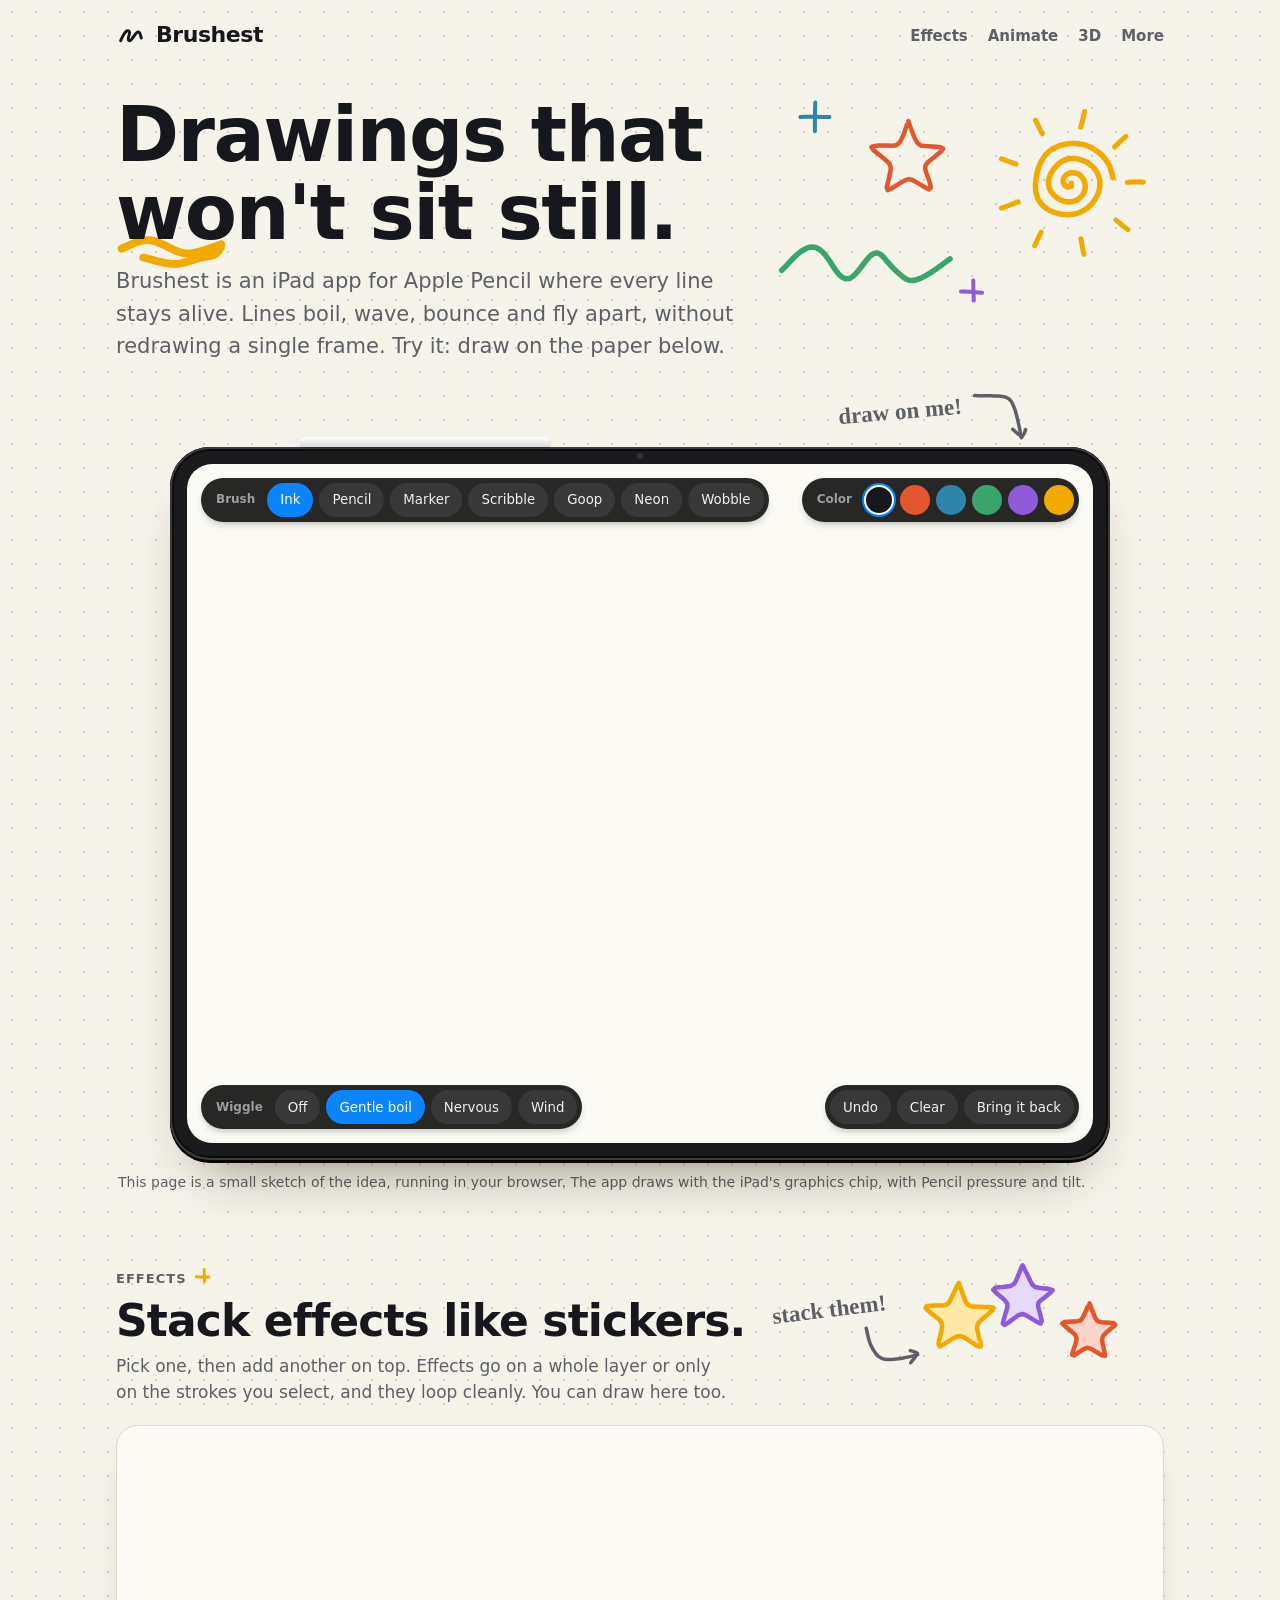
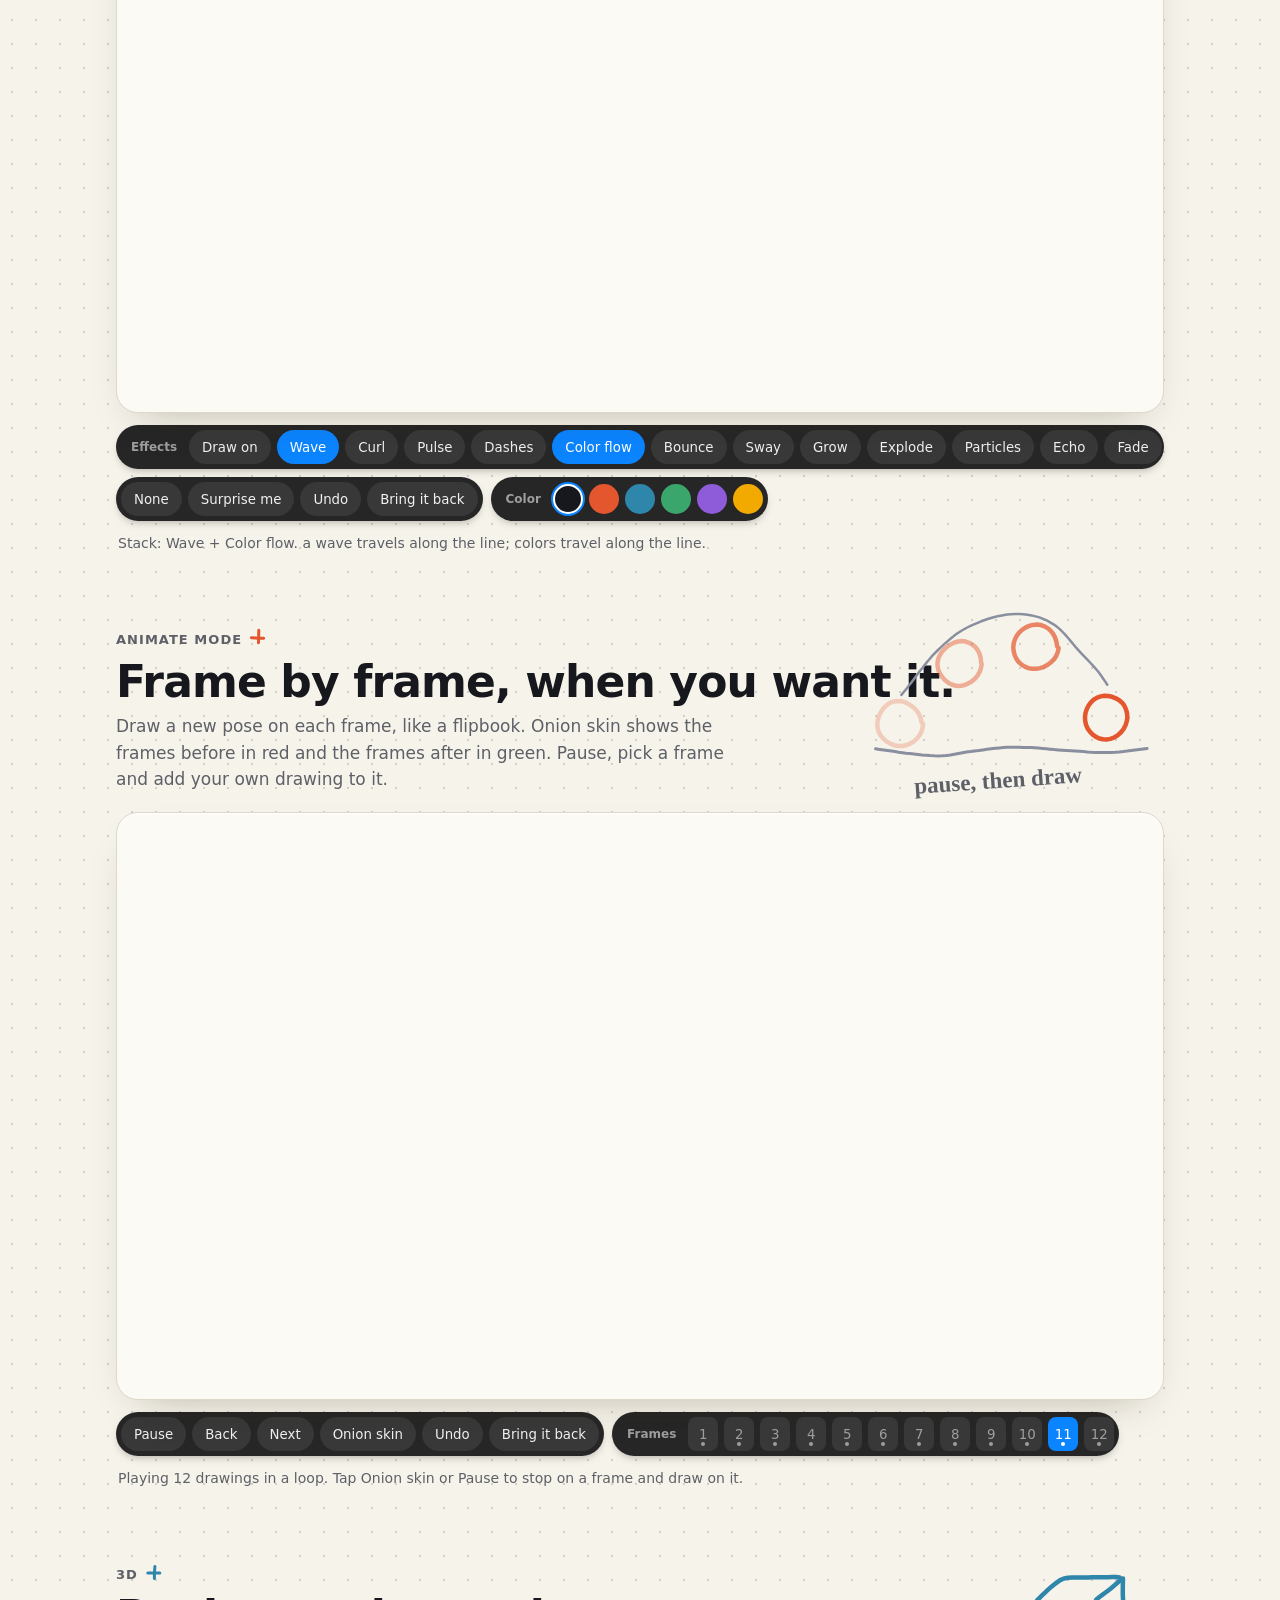
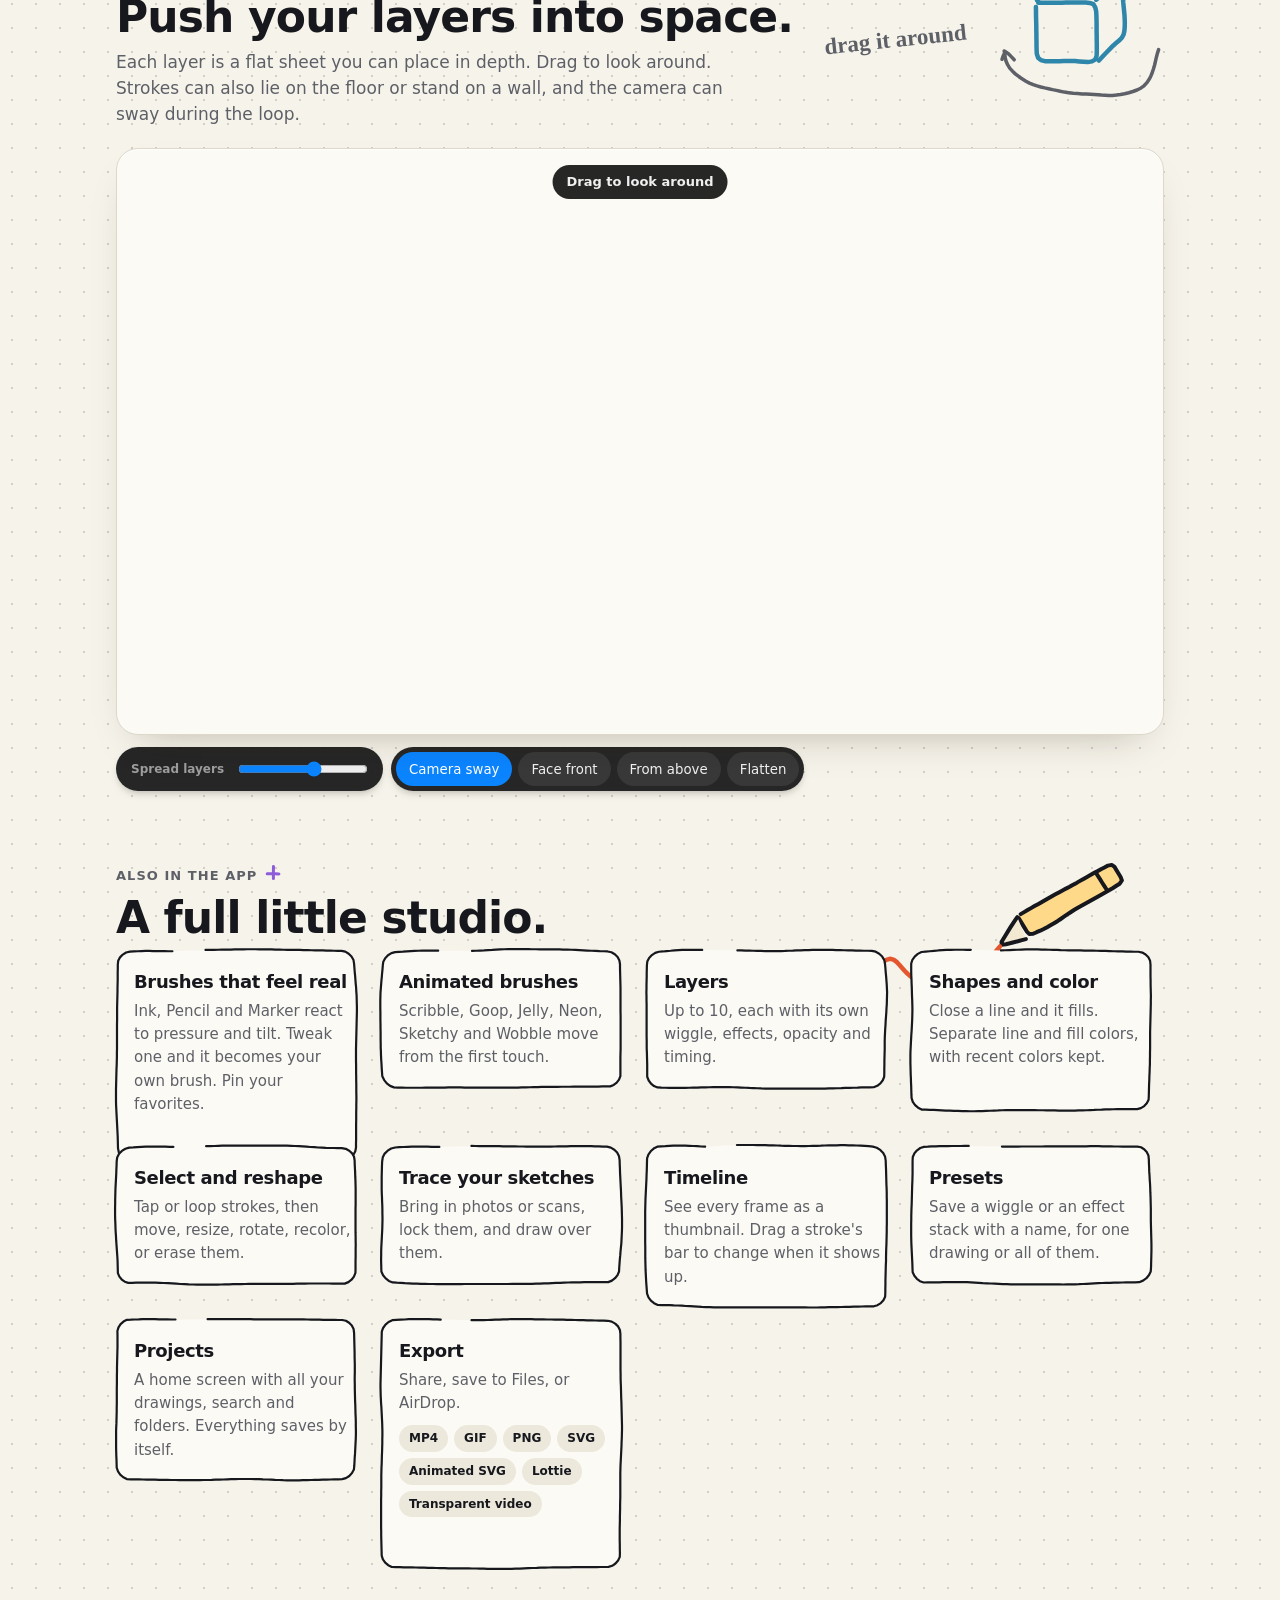
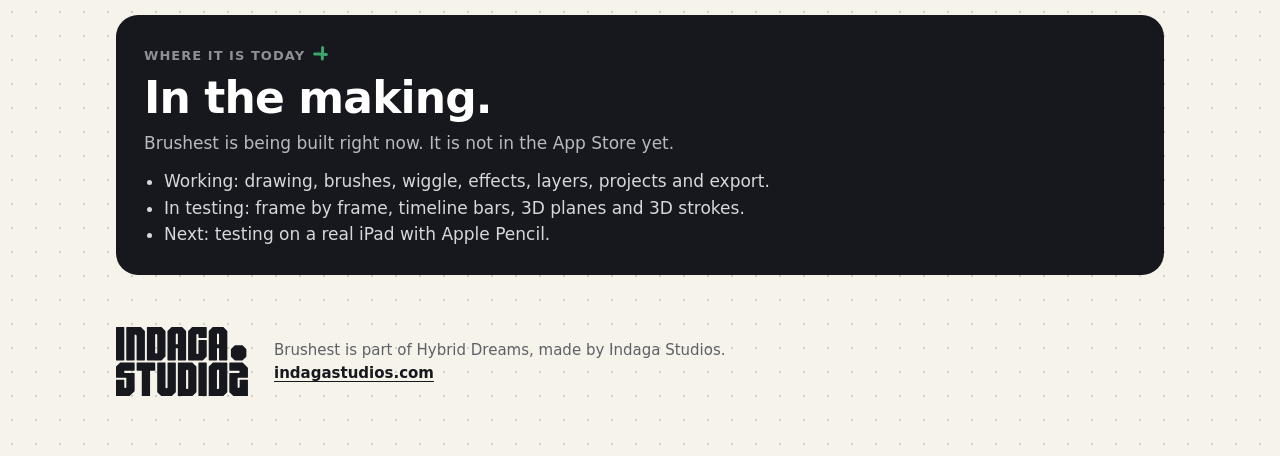
==== commit c0619cee: "Brushest page: Indaga Studios logo and indagastudios.com link Co-Authored-By: Claude Fable 5.2 <nore" ====
--- a/brushest/index.html
+++ b/brushest/index.html
@@ -118,7 +118,12 @@
   .status h2 { color: #fff; }
   .status p { color: #B9BAC0; max-width: 640px; margin: 0 0 8px; }
   .status ul { margin: 12px 0 0; padding-left: 20px; color: #D7D8DC; }
-  footer { padding: 40px 0 56px; color: var(--soft); font-size: 14px; }
+  footer { padding: 44px 0 60px; color: var(--soft); font-size: 15px; display: flex; flex-wrap: wrap; align-items: center; gap: 18px 26px; }
+  footer p { margin: 0; }
+  footer a { color: var(--ink); font-weight: 700; text-underline-offset: 3px; }
+  .maker { display: block; color: var(--ink); flex: none; transition: transform .2s; }
+  .maker:hover { transform: rotate(-2deg) scale(1.04); }
+  .maker svg { display: block; width: 132px; height: auto; }
   @media (max-width: 640px) {
     nav { display: none; }
     section { padding-top: 48px; }
@@ -223,7 +228,11 @@
     </div>
   </section>
 
-  <footer><span class="nm">Brushest</span> is part of Hybrid Dreams, made by Indaga Studios.</footer>
+  <footer>
+    <a class="maker" href="https://indagastudios.com" target="_blank" rel="noopener" title="indagastudios.com"><svg viewBox="0 0 2630 1379" role="img" aria-label="Indaga Studios"><path fill="currentColor" d="M1037.43 709.562H1181.92C1187.66 709.562 1192.3 714.185 1192.3 719.89V1289.19C1192.3 1294.75 1190.08 1300.08 1186.13 1304L1117.37 1372.44C1113.42 1376.37 1108.06 1378.58 1102.47 1378.58H911.059C905.476 1378.58 900.121 1376.37 896.169 1372.44L827.405 1304C823.454 1300.08 821.234 1294.75 821.234 1289.19V719.89C821.234 714.185 825.88 709.562 831.612 709.562H976.107C981.835 709.562 986.481 714.169 986.481 719.874C986.481 782.908 986.485 1116.4 986.521 1202.21C986.521 1213.36 995.569 1222.36 1006.77 1222.36C1012.37 1222.36 1017.44 1220.1 1021.09 1216.42C1024.78 1212.79 1027.05 1207.74 1027.05 1202.17V719.89C1027.05 714.185 1031.7 709.562 1037.43 709.562Z M1231.91 343.534H1191.25V151.78C1191.25 146.571 1193.12 141.888 1196.85 137.729C1200.46 133.852 1204.89 131.632 1210.2 131.026C1216.17 130.743 1221.28 132.601 1225.5 136.517C1229.68 140.353 1231.91 145.36 1231.91 151.013V343.534ZM1322.22 6.13733C1318.27 2.20856 1312.92 -0.000183105 1307.33 -0.000183105H1279.29V0.242126C1276.82 0.0805664 1274.3 -0.000183105 1271.79 -0.000183105H1151.74C1149.1 -0.000183105 1146.46 0.0805664 1143.87 0.242126V-0.000183105H1115.83C1110.25 -0.000183105 1104.89 2.20856 1100.94 6.13733L1032.17 74.5777C1028.23 78.5065 1026.01 83.8364 1026.01 89.3964V658.736C1026.01 664.437 1030.65 669.061 1036.39 669.061H1180.88C1186.61 669.061 1191.25 664.437 1191.25 658.736V423.2H1231.91V658.736C1231.91 664.437 1236.55 669.061 1242.28 669.061H1386.77C1392.51 669.061 1397.15 664.437 1397.15 658.736V89.3964C1397.15 83.8364 1394.93 78.5065 1390.99 74.5777L1322.22 6.13733Z M822.093 506.54C822.093 518.209 812.599 527.657 800.874 527.657C789.19 527.657 779.696 518.209 779.696 506.54V162.602C779.696 150.973 789.19 141.524 800.874 141.524C806.717 141.524 812.031 143.907 815.886 147.702C819.699 151.498 822.093 156.787 822.093 162.602V506.54ZM896.582 0H625.757C620.028 0 615.383 4.62329 615.383 10.3287V658.736C615.383 664.437 620.028 669.061 625.757 669.061H896.582C902.164 669.061 907.524 666.856 911.471 662.923L980.24 594.487C984.187 590.554 986.406 585.224 986.406 579.664V89.3965C986.406 83.8406 984.187 78.5106 980.24 74.5778L911.471 6.14148C907.524 2.20868 902.164 0 896.582 0Z M1438.62 1216.06C1438.62 1227.73 1429.12 1237.18 1417.4 1237.18C1405.71 1237.18 1396.22 1227.73 1396.22 1216.06V872.123C1396.22 860.494 1405.71 851.046 1417.4 851.046C1423.24 851.046 1428.55 853.428 1432.41 857.224C1436.22 861.019 1438.62 866.308 1438.62 872.123V1216.06ZM1513.11 709.562H1242.28C1236.55 709.562 1231.91 714.185 1231.91 719.89V1368.25C1231.91 1373.96 1236.55 1378.58 1242.28 1378.58H1513.11C1518.69 1378.58 1524.05 1376.37 1527.99 1372.44L1596.76 1304C1600.71 1300.08 1602.93 1294.75 1602.93 1289.19V798.958C1602.93 793.398 1600.71 788.068 1596.76 784.14L1527.99 715.703C1524.05 711.77 1518.69 709.562 1513.11 709.562 M1526.45 0H1797.39C1803.12 0 1807.77 4.62329 1807.77 10.3287V209.694C1807.77 215.396 1803.12 220.019 1797.39 220.019H1653.83C1648.1 220.019 1643.46 215.396 1643.46 209.694V162.157C1643.46 150.771 1634.16 141.524 1622.68 141.524H1622.64C1611.16 141.524 1601.87 150.771 1601.87 162.198L1601.95 516.715C1601.95 528.142 1611.24 537.388 1622.68 537.388C1628.44 537.388 1633.64 535.087 1637.37 531.332C1641.14 527.577 1643.46 522.408 1643.46 516.715V270.802C1643.46 265.101 1648.1 260.477 1653.83 260.477H1797.39C1803.12 260.477 1807.77 265.101 1807.77 270.802V579.664C1807.77 585.22 1805.55 590.554 1801.6 594.483L1732.83 662.923C1728.89 666.852 1723.53 669.061 1717.94 669.061H1446.84C1441.11 669.061 1436.46 664.437 1436.46 658.736V415.851H1436.62V89.3965C1436.62 83.8365 1438.84 78.5066 1442.79 74.5779L1511.56 6.14148C1515.51 2.20868 1520.87 0 1526.45 0Z M2053.18 343.534H2012.49V151.013C2012.49 145.441 2014.72 140.394 2018.9 136.517C2023.16 132.601 2028.27 130.703 2034.23 131.026C2039.55 131.632 2043.97 133.852 2047.58 137.729C2051.31 141.888 2053.18 146.571 2053.18 151.78V343.534ZM2143.45 6.13733C2139.5 2.20856 2134.15 -0.000183105 2128.56 -0.000183105H2100.53V0.242126C2097.93 0.0805664 2095.33 -0.000183105 2092.7 -0.000183105H1972.65C1970.13 -0.000183105 1967.62 0.0805664 1965.14 0.242126V-0.000183105H1937.11C1931.52 -0.000183105 1926.16 2.20856 1922.22 6.13733L1853.45 74.5777C1849.5 78.5065 1847.28 83.8364 1847.28 89.3964V658.736C1847.28 664.437 1851.93 669.061 1857.66 669.061H2002.11C2007.84 669.061 2012.49 664.437 2012.49 658.736V423.2H2053.18V658.736C2053.18 664.437 2057.83 669.061 2063.56 669.061H2208.01C2213.74 669.061 2218.39 664.437 2218.39 658.736V89.3964C2218.39 83.8364 2216.17 78.5065 2212.22 74.5777L2143.45 6.13733Z M260.138 1378.58H10.3741C4.64541 1378.58 0 1373.96 0 1368.25L0 1061.28C0 1055.58 4.64541 1050.96 10.3741 1050.96H154.828C160.561 1050.96 165.206 1055.58 165.206 1061.28V1193.93C165.206 1205.12 174.294 1214.16 185.492 1214.16C191.086 1214.16 196.202 1211.9 199.854 1208.23C203.546 1204.59 205.814 1199.55 205.814 1193.93V1010.5H10.3741C4.64541 1010.5 0 1005.87 0 1000.17L0 798.958C0 793.398 2.21926 788.068 6.16684 784.14L74.9309 715.703C78.8826 711.77 84.238 709.562 89.8246 709.562H360.646C366.378 709.562 371.024 714.185 371.024 719.89V863.656C371.024 869.357 366.378 873.98 360.646 873.98H165.206V914.439H360.646C366.378 914.439 371.024 919.062 371.024 924.763V1268.23C371.024 1273.79 368.804 1279.12 364.853 1283.05L275.028 1372.44C271.081 1376.37 265.725 1378.58 260.138 1378.58Z M1652.91 709.562H1797.4C1803.13 709.562 1807.78 714.185 1807.78 719.89V1368.25C1807.78 1373.96 1803.13 1378.58 1797.4 1378.58H1652.91C1647.18 1378.58 1642.53 1373.96 1642.53 1368.25V719.89C1642.53 714.185 1647.18 709.562 1652.91 709.562Z M2054 1216.63C2054 1227.97 2044.75 1237.18 2033.34 1237.18H2011.6V871.598C2011.6 860.252 2020.85 851.046 2032.25 851.046H2054V1216.63ZM1922.22 715.699L1853.45 784.14C1849.5 788.068 1847.29 793.398 1847.29 798.958V1368.25C1847.29 1373.96 1851.93 1378.58 1857.66 1378.58H2128.57C2134.15 1378.58 2139.51 1376.37 2143.45 1372.44L2212.22 1304C2216.17 1300.08 2218.39 1294.75 2218.39 1289.19V719.89C2218.39 714.185 2213.74 709.562 2208.01 709.562H1937.11C1931.52 709.562 1926.17 711.77 1922.22 715.699 M154.828 669.061H10.3781C4.6454 669.061 0 664.437 0 658.736L0 10.3287C0 4.62329 4.6454 0 10.3781 0H154.828C160.56 0 165.206 4.62329 165.206 10.3287V658.736C165.206 664.437 160.56 669.061 154.828 669.061Z M410.625 178.955C410.625 166.397 400.361 156.181 387.703 156.181H369.973V658.736C369.973 664.437 365.328 669.061 359.595 669.061H215.105C209.372 669.061 204.727 664.437 204.727 658.736V10.3287C204.727 4.62329 209.372 0 215.105 0H486.047C491.63 0 496.989 2.20868 500.937 6.14148L569.701 74.5779C573.653 78.5107 575.872 83.8365 575.872 89.3965V658.736C575.872 664.437 571.226 669.061 565.494 669.061H421.003C415.271 669.061 410.625 664.437 410.625 658.736V178.955Z M420.999 709.562H771.307C777.04 709.562 781.685 714.185 781.685 719.89V863.656C781.685 869.357 777.04 873.98 771.307 873.98H678.756V1368.25C678.756 1373.96 674.111 1378.58 668.382 1378.58H523.928C518.196 1378.58 513.55 1373.96 513.55 1368.25V873.98H420.999C415.266 873.98 410.621 869.357 410.621 863.656V719.89C410.621 714.185 415.266 709.562 420.999 709.562Z M2362.93 661.808L2296.28 595.471C2291.62 590.828 2289 584.533 2289 577.967V452.55C2289 445.984 2291.62 439.689 2296.28 435.046L2362.93 368.713C2367.6 364.07 2373.92 361.461 2380.52 361.461H2506.54C2513.14 361.461 2519.46 364.07 2524.13 368.713L2590.78 435.046C2595.45 439.689 2598.07 445.984 2598.07 452.55V577.967C2598.07 584.533 2595.45 590.828 2590.78 595.471L2524.13 661.808C2519.46 666.451 2513.14 669.056 2506.54 669.056H2380.52C2373.92 669.056 2367.6 666.451 2362.93 661.808Z M2518.18 709.562H2268.38C2262.67 709.562 2257.99 714.213 2257.99 719.898V863.644C2257.99 869.329 2262.67 873.98 2268.38 873.98H2443.48C2455.37 873.98 2464.86 884.115 2463.73 896.188C2462.71 906.686 2453.26 914.439 2442.63 914.439H2268.38C2262.67 914.439 2257.99 919.09 2257.99 924.776V1289.19C2257.99 1294.75 2260.21 1300.08 2264.16 1304L2332.93 1372.44C2336.87 1376.37 2342.23 1378.58 2347.82 1378.58H2618.67C2624.38 1378.58 2629.06 1373.93 2629.06 1368.25V1061.29C2629.06 1055.61 2624.38 1050.96 2618.67 1050.96H2474.2C2468.48 1050.96 2463.81 1055.61 2463.81 1061.29V1193.01C2463.81 1204.51 2454.36 1214.57 2442.79 1214.16C2437.48 1213.96 2432.69 1211.74 2429.16 1208.27C2425.51 1204.59 2423.24 1199.55 2423.24 1193.97V1010.5H2618.67C2624.38 1010.5 2629.06 1005.85 2629.06 1000.16V819.914C2629.06 814.354 2626.84 809.024 2622.89 805.096L2533.06 715.703C2529.12 711.77 2523.76 709.562 2518.18 709.562Z"/></svg></a>
+    <p><span class="nm">Brushest</span> is part of Hybrid Dreams, made by Indaga Studios.<br>
+      <a href="https://indagastudios.com" target="_blank" rel="noopener">indagastudios.com</a></p>
+  </footer>
 </div>
 
 <script>
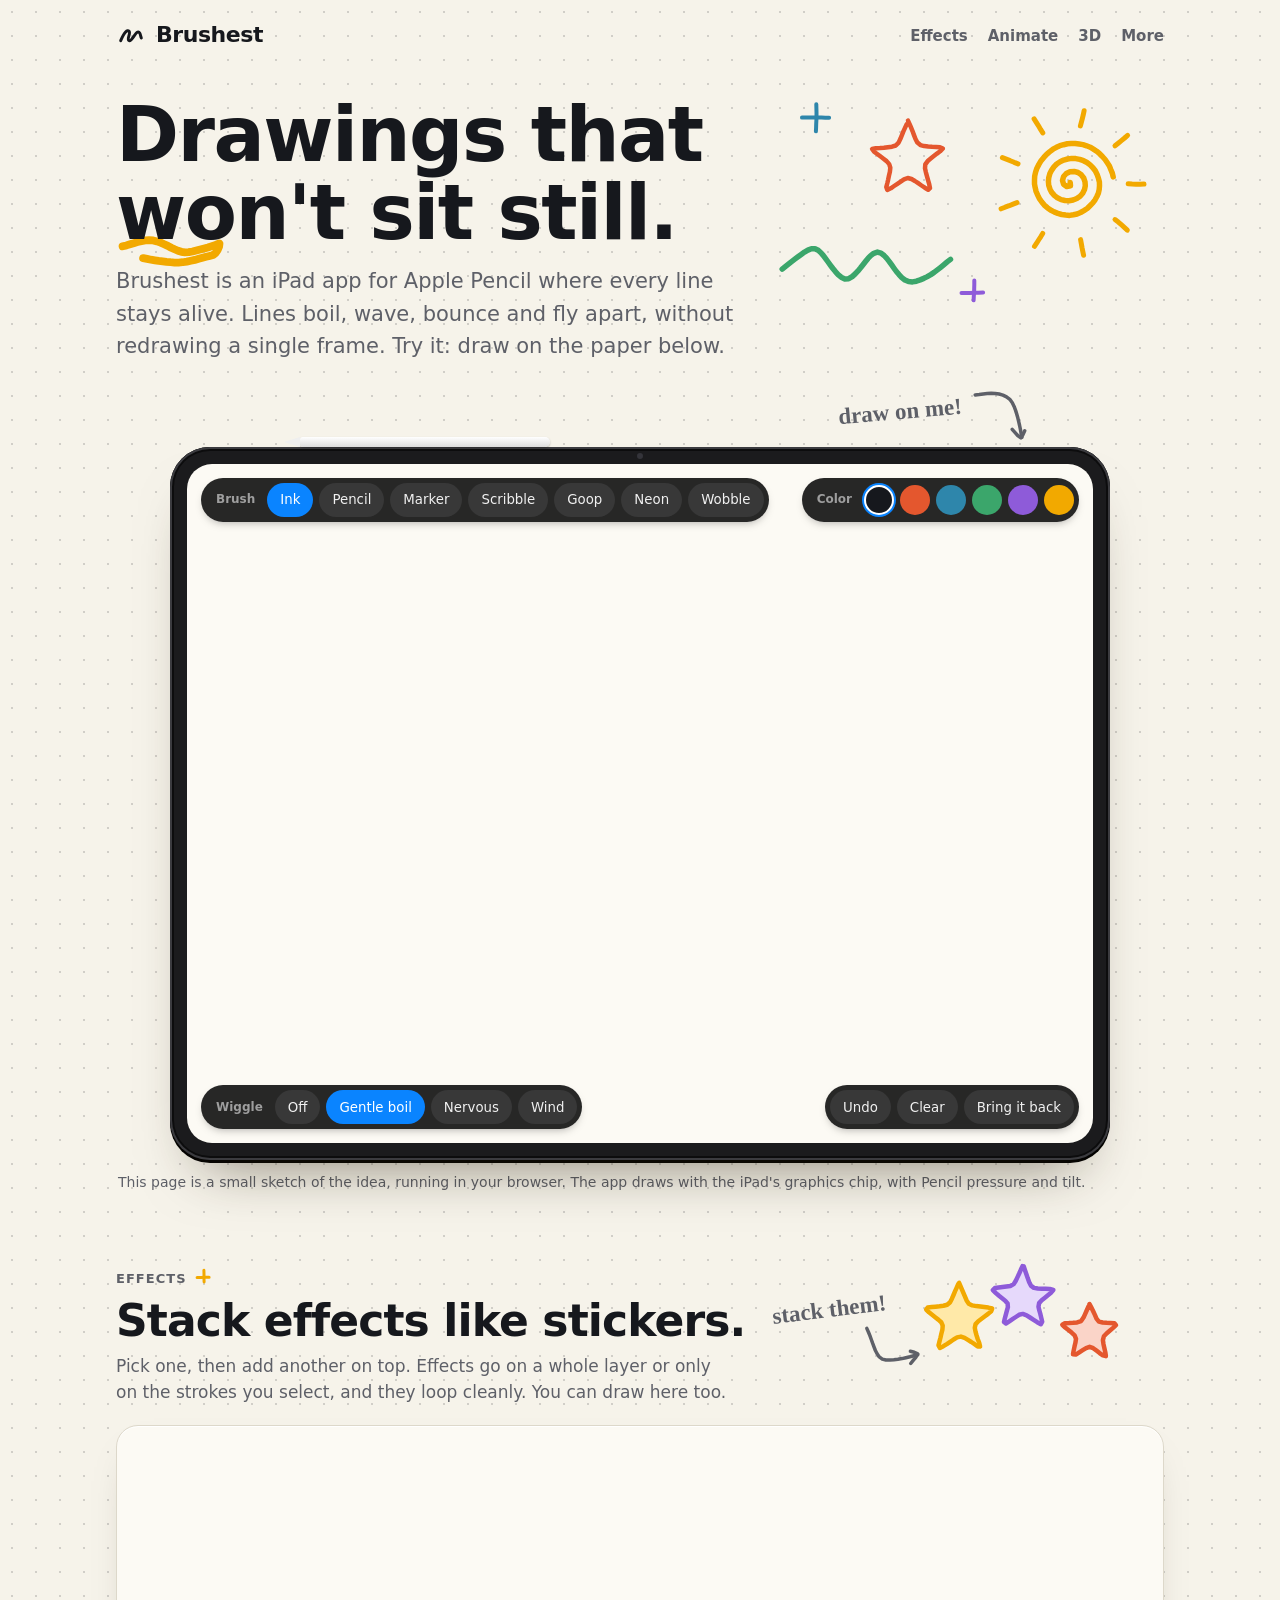
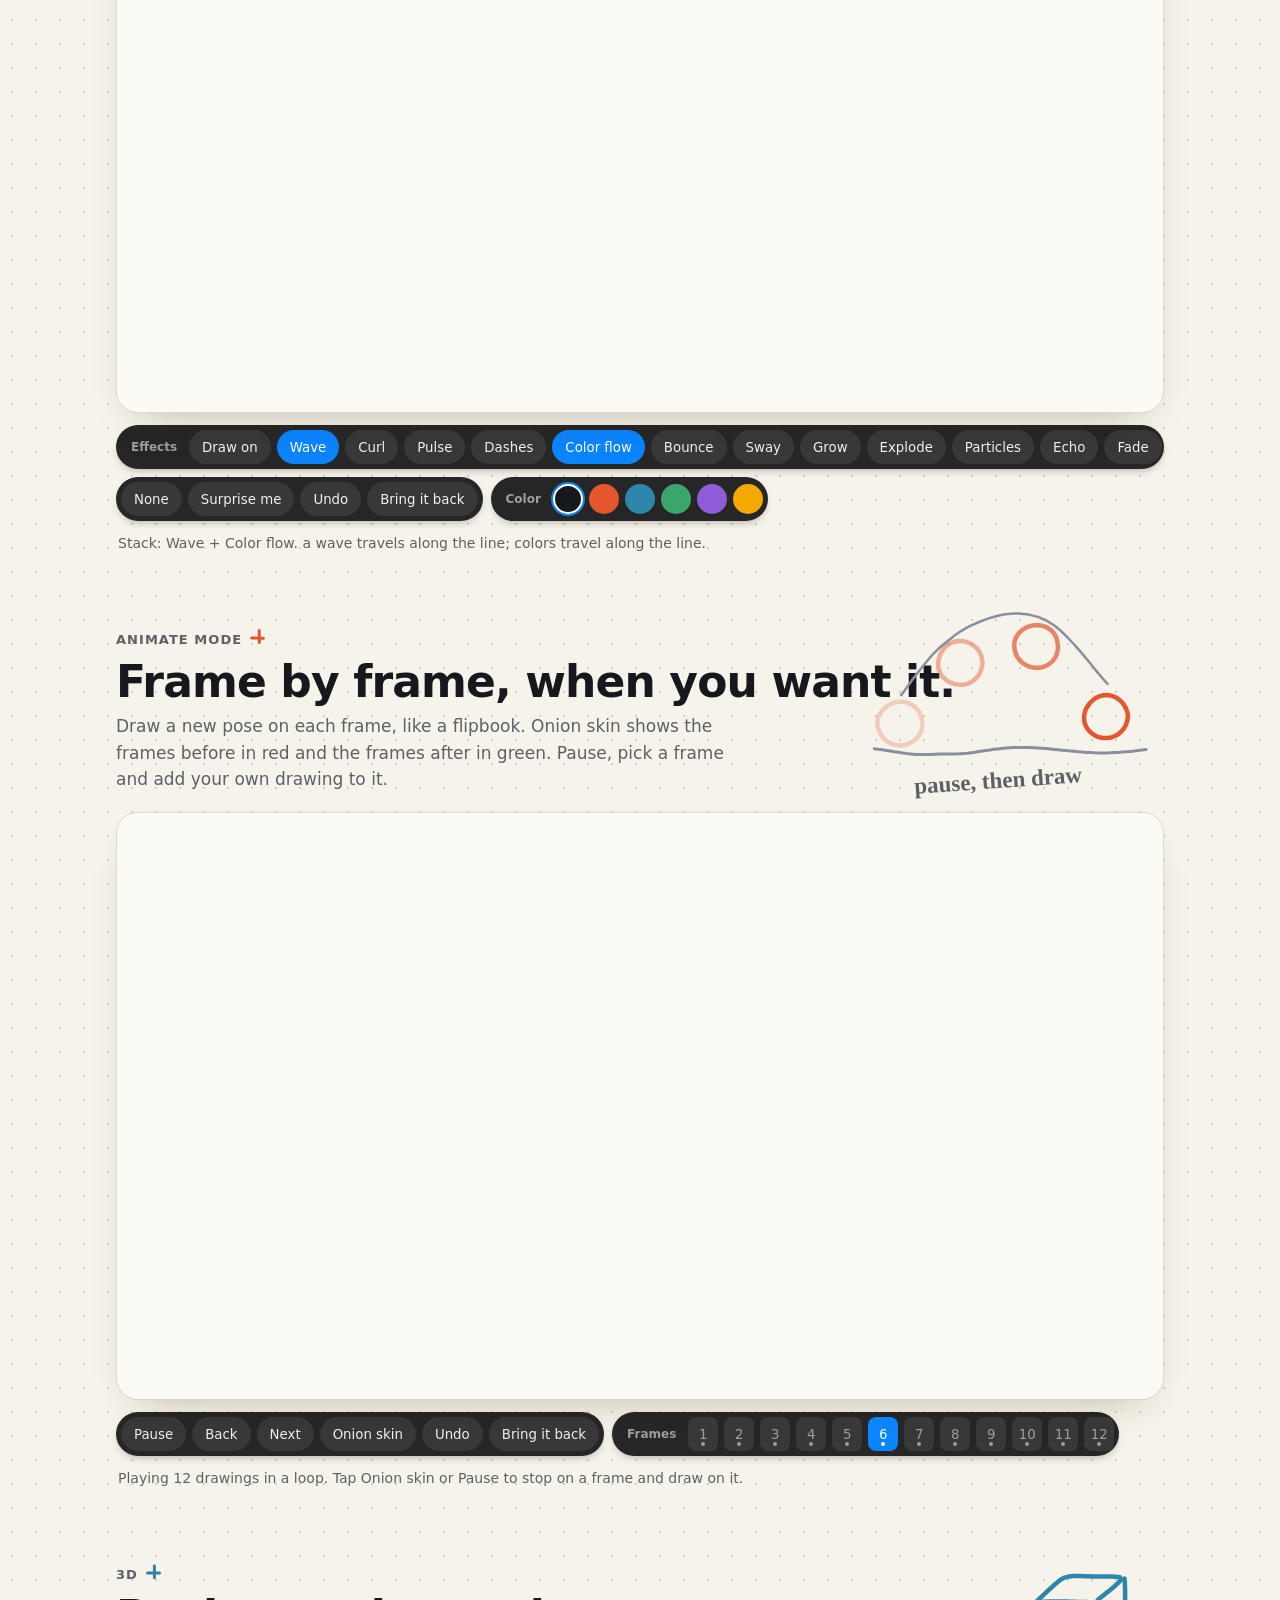
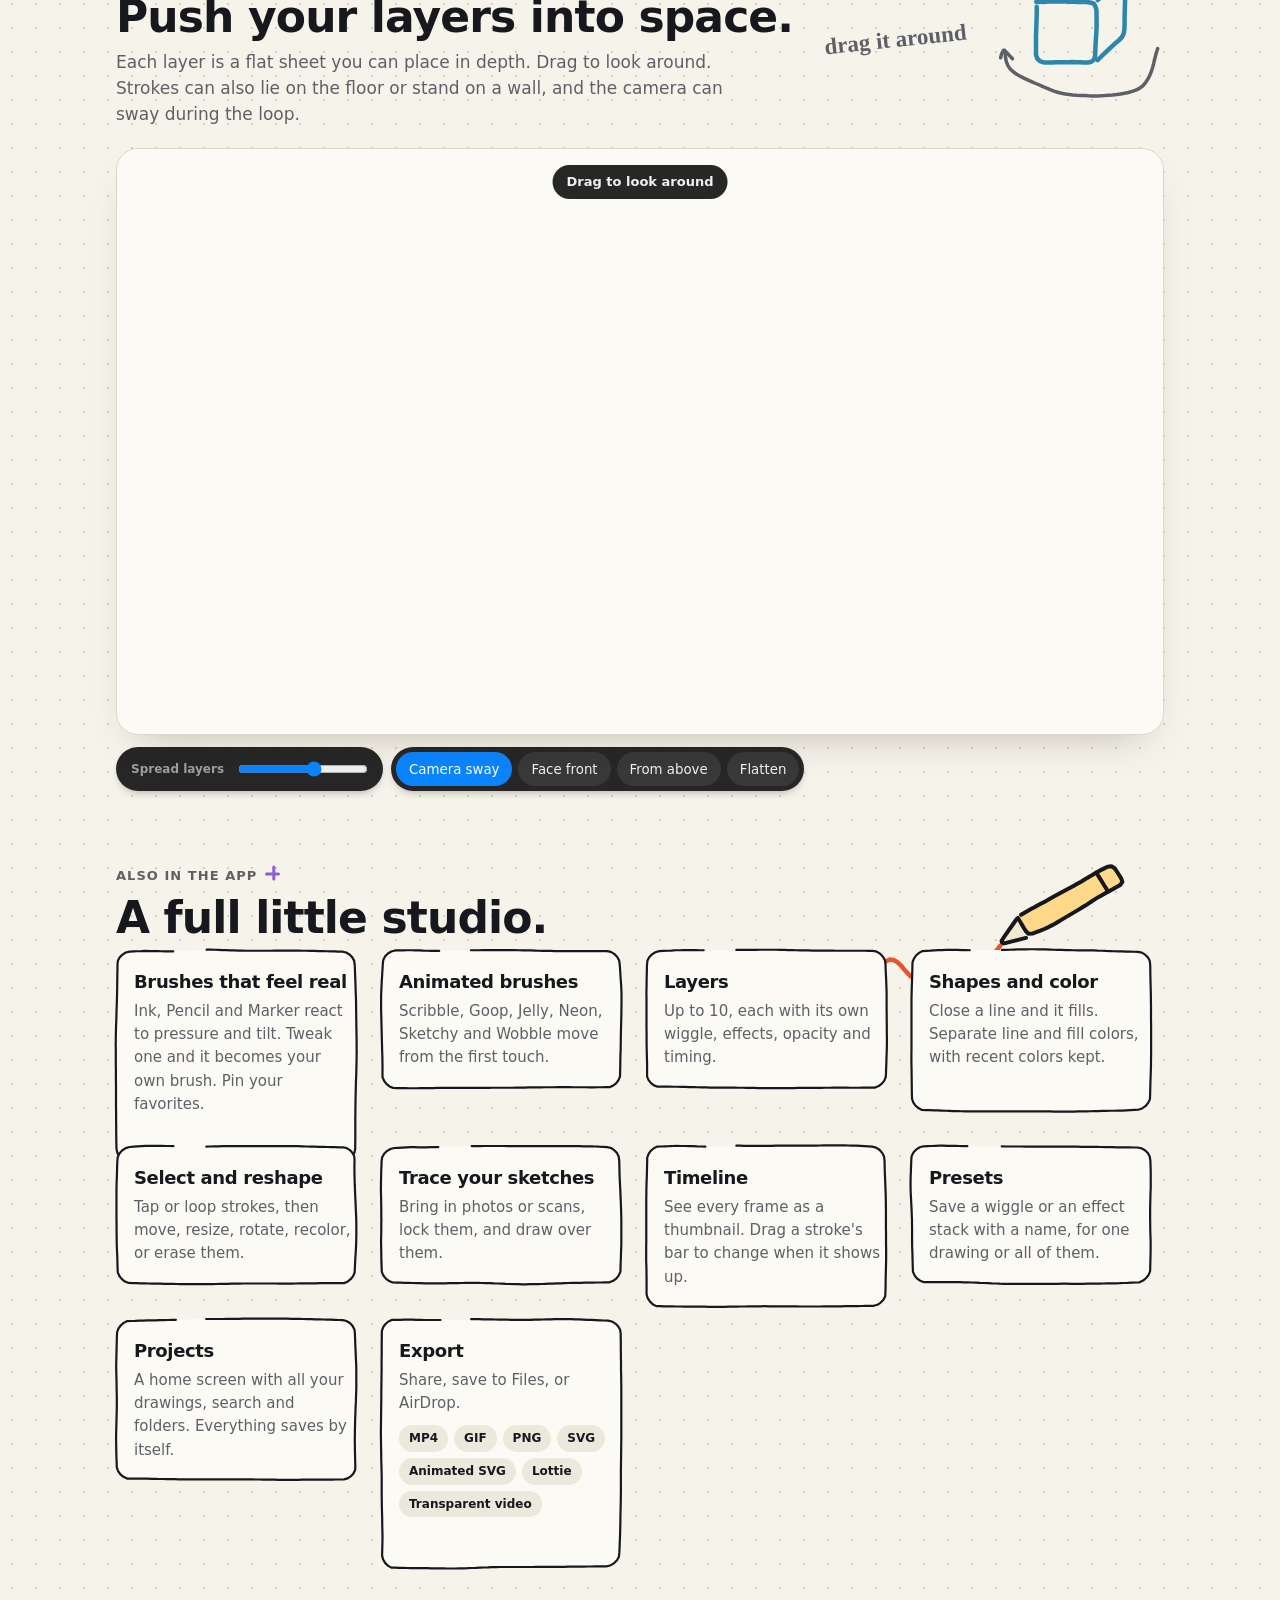
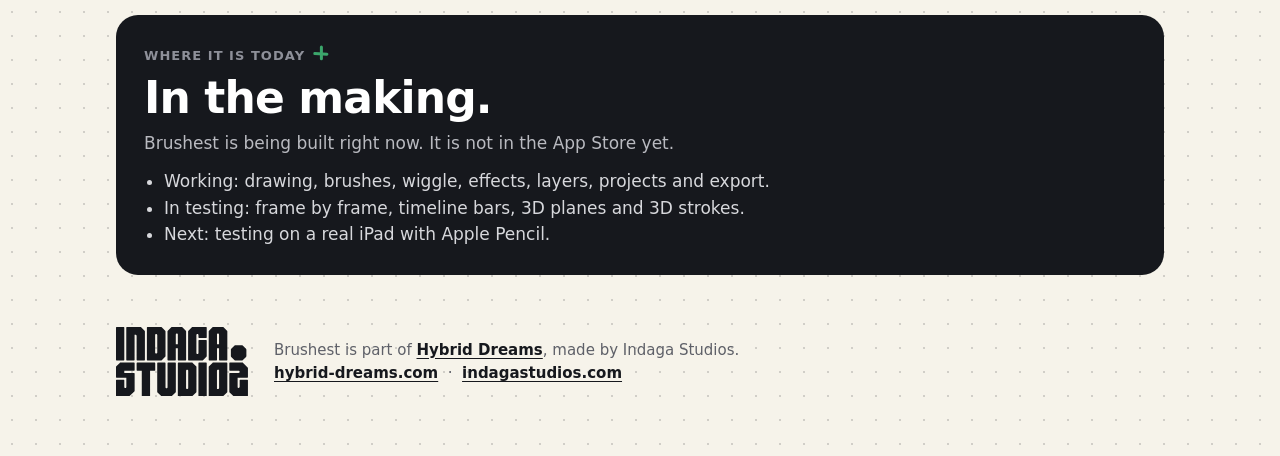
==== commit 2bf5aade: "Brushest page: link Hybrid Dreams (hybrid-dreams.com) Co-Authored-By: Claude Fable 5.2 <noreply@anth" ====
--- a/brushest/index.html
+++ b/brushest/index.html
@@ -230,7 +230,8 @@
 
   <footer>
     <a class="maker" href="https://indagastudios.com" target="_blank" rel="noopener" title="indagastudios.com"><svg viewBox="0 0 2630 1379" role="img" aria-label="Indaga Studios"><path fill="currentColor" d="M1037.43 709.562H1181.92C1187.66 709.562 1192.3 714.185 1192.3 719.89V1289.19C1192.3 1294.75 1190.08 1300.08 1186.13 1304L1117.37 1372.44C1113.42 1376.37 1108.06 1378.58 1102.47 1378.58H911.059C905.476 1378.58 900.121 1376.37 896.169 1372.44L827.405 1304C823.454 1300.08 821.234 1294.75 821.234 1289.19V719.89C821.234 714.185 825.88 709.562 831.612 709.562H976.107C981.835 709.562 986.481 714.169 986.481 719.874C986.481 782.908 986.485 1116.4 986.521 1202.21C986.521 1213.36 995.569 1222.36 1006.77 1222.36C1012.37 1222.36 1017.44 1220.1 1021.09 1216.42C1024.78 1212.79 1027.05 1207.74 1027.05 1202.17V719.89C1027.05 714.185 1031.7 709.562 1037.43 709.562Z M1231.91 343.534H1191.25V151.78C1191.25 146.571 1193.12 141.888 1196.85 137.729C1200.46 133.852 1204.89 131.632 1210.2 131.026C1216.17 130.743 1221.28 132.601 1225.5 136.517C1229.68 140.353 1231.91 145.36 1231.91 151.013V343.534ZM1322.22 6.13733C1318.27 2.20856 1312.92 -0.000183105 1307.33 -0.000183105H1279.29V0.242126C1276.82 0.0805664 1274.3 -0.000183105 1271.79 -0.000183105H1151.74C1149.1 -0.000183105 1146.46 0.0805664 1143.87 0.242126V-0.000183105H1115.83C1110.25 -0.000183105 1104.89 2.20856 1100.94 6.13733L1032.17 74.5777C1028.23 78.5065 1026.01 83.8364 1026.01 89.3964V658.736C1026.01 664.437 1030.65 669.061 1036.39 669.061H1180.88C1186.61 669.061 1191.25 664.437 1191.25 658.736V423.2H1231.91V658.736C1231.91 664.437 1236.55 669.061 1242.28 669.061H1386.77C1392.51 669.061 1397.15 664.437 1397.15 658.736V89.3964C1397.15 83.8364 1394.93 78.5065 1390.99 74.5777L1322.22 6.13733Z M822.093 506.54C822.093 518.209 812.599 527.657 800.874 527.657C789.19 527.657 779.696 518.209 779.696 506.54V162.602C779.696 150.973 789.19 141.524 800.874 141.524C806.717 141.524 812.031 143.907 815.886 147.702C819.699 151.498 822.093 156.787 822.093 162.602V506.54ZM896.582 0H625.757C620.028 0 615.383 4.62329 615.383 10.3287V658.736C615.383 664.437 620.028 669.061 625.757 669.061H896.582C902.164 669.061 907.524 666.856 911.471 662.923L980.24 594.487C984.187 590.554 986.406 585.224 986.406 579.664V89.3965C986.406 83.8406 984.187 78.5106 980.24 74.5778L911.471 6.14148C907.524 2.20868 902.164 0 896.582 0Z M1438.62 1216.06C1438.62 1227.73 1429.12 1237.18 1417.4 1237.18C1405.71 1237.18 1396.22 1227.73 1396.22 1216.06V872.123C1396.22 860.494 1405.71 851.046 1417.4 851.046C1423.24 851.046 1428.55 853.428 1432.41 857.224C1436.22 861.019 1438.62 866.308 1438.62 872.123V1216.06ZM1513.11 709.562H1242.28C1236.55 709.562 1231.91 714.185 1231.91 719.89V1368.25C1231.91 1373.96 1236.55 1378.58 1242.28 1378.58H1513.11C1518.69 1378.58 1524.05 1376.37 1527.99 1372.44L1596.76 1304C1600.71 1300.08 1602.93 1294.75 1602.93 1289.19V798.958C1602.93 793.398 1600.71 788.068 1596.76 784.14L1527.99 715.703C1524.05 711.77 1518.69 709.562 1513.11 709.562 M1526.45 0H1797.39C1803.12 0 1807.77 4.62329 1807.77 10.3287V209.694C1807.77 215.396 1803.12 220.019 1797.39 220.019H1653.83C1648.1 220.019 1643.46 215.396 1643.46 209.694V162.157C1643.46 150.771 1634.16 141.524 1622.68 141.524H1622.64C1611.16 141.524 1601.87 150.771 1601.87 162.198L1601.95 516.715C1601.95 528.142 1611.24 537.388 1622.68 537.388C1628.44 537.388 1633.64 535.087 1637.37 531.332C1641.14 527.577 1643.46 522.408 1643.46 516.715V270.802C1643.46 265.101 1648.1 260.477 1653.83 260.477H1797.39C1803.12 260.477 1807.77 265.101 1807.77 270.802V579.664C1807.77 585.22 1805.55 590.554 1801.6 594.483L1732.83 662.923C1728.89 666.852 1723.53 669.061 1717.94 669.061H1446.84C1441.11 669.061 1436.46 664.437 1436.46 658.736V415.851H1436.62V89.3965C1436.62 83.8365 1438.84 78.5066 1442.79 74.5779L1511.56 6.14148C1515.51 2.20868 1520.87 0 1526.45 0Z M2053.18 343.534H2012.49V151.013C2012.49 145.441 2014.72 140.394 2018.9 136.517C2023.16 132.601 2028.27 130.703 2034.23 131.026C2039.55 131.632 2043.97 133.852 2047.58 137.729C2051.31 141.888 2053.18 146.571 2053.18 151.78V343.534ZM2143.45 6.13733C2139.5 2.20856 2134.15 -0.000183105 2128.56 -0.000183105H2100.53V0.242126C2097.93 0.0805664 2095.33 -0.000183105 2092.7 -0.000183105H1972.65C1970.13 -0.000183105 1967.62 0.0805664 1965.14 0.242126V-0.000183105H1937.11C1931.52 -0.000183105 1926.16 2.20856 1922.22 6.13733L1853.45 74.5777C1849.5 78.5065 1847.28 83.8364 1847.28 89.3964V658.736C1847.28 664.437 1851.93 669.061 1857.66 669.061H2002.11C2007.84 669.061 2012.49 664.437 2012.49 658.736V423.2H2053.18V658.736C2053.18 664.437 2057.83 669.061 2063.56 669.061H2208.01C2213.74 669.061 2218.39 664.437 2218.39 658.736V89.3964C2218.39 83.8364 2216.17 78.5065 2212.22 74.5777L2143.45 6.13733Z M260.138 1378.58H10.3741C4.64541 1378.58 0 1373.96 0 1368.25L0 1061.28C0 1055.58 4.64541 1050.96 10.3741 1050.96H154.828C160.561 1050.96 165.206 1055.58 165.206 1061.28V1193.93C165.206 1205.12 174.294 1214.16 185.492 1214.16C191.086 1214.16 196.202 1211.9 199.854 1208.23C203.546 1204.59 205.814 1199.55 205.814 1193.93V1010.5H10.3741C4.64541 1010.5 0 1005.87 0 1000.17L0 798.958C0 793.398 2.21926 788.068 6.16684 784.14L74.9309 715.703C78.8826 711.77 84.238 709.562 89.8246 709.562H360.646C366.378 709.562 371.024 714.185 371.024 719.89V863.656C371.024 869.357 366.378 873.98 360.646 873.98H165.206V914.439H360.646C366.378 914.439 371.024 919.062 371.024 924.763V1268.23C371.024 1273.79 368.804 1279.12 364.853 1283.05L275.028 1372.44C271.081 1376.37 265.725 1378.58 260.138 1378.58Z M1652.91 709.562H1797.4C1803.13 709.562 1807.78 714.185 1807.78 719.89V1368.25C1807.78 1373.96 1803.13 1378.58 1797.4 1378.58H1652.91C1647.18 1378.58 1642.53 1373.96 1642.53 1368.25V719.89C1642.53 714.185 1647.18 709.562 1652.91 709.562Z M2054 1216.63C2054 1227.97 2044.75 1237.18 2033.34 1237.18H2011.6V871.598C2011.6 860.252 2020.85 851.046 2032.25 851.046H2054V1216.63ZM1922.22 715.699L1853.45 784.14C1849.5 788.068 1847.29 793.398 1847.29 798.958V1368.25C1847.29 1373.96 1851.93 1378.58 1857.66 1378.58H2128.57C2134.15 1378.58 2139.51 1376.37 2143.45 1372.44L2212.22 1304C2216.17 1300.08 2218.39 1294.75 2218.39 1289.19V719.89C2218.39 714.185 2213.74 709.562 2208.01 709.562H1937.11C1931.52 709.562 1926.17 711.77 1922.22 715.699 M154.828 669.061H10.3781C4.6454 669.061 0 664.437 0 658.736L0 10.3287C0 4.62329 4.6454 0 10.3781 0H154.828C160.56 0 165.206 4.62329 165.206 10.3287V658.736C165.206 664.437 160.56 669.061 154.828 669.061Z M410.625 178.955C410.625 166.397 400.361 156.181 387.703 156.181H369.973V658.736C369.973 664.437 365.328 669.061 359.595 669.061H215.105C209.372 669.061 204.727 664.437 204.727 658.736V10.3287C204.727 4.62329 209.372 0 215.105 0H486.047C491.63 0 496.989 2.20868 500.937 6.14148L569.701 74.5779C573.653 78.5107 575.872 83.8365 575.872 89.3965V658.736C575.872 664.437 571.226 669.061 565.494 669.061H421.003C415.271 669.061 410.625 664.437 410.625 658.736V178.955Z M420.999 709.562H771.307C777.04 709.562 781.685 714.185 781.685 719.89V863.656C781.685 869.357 777.04 873.98 771.307 873.98H678.756V1368.25C678.756 1373.96 674.111 1378.58 668.382 1378.58H523.928C518.196 1378.58 513.55 1373.96 513.55 1368.25V873.98H420.999C415.266 873.98 410.621 869.357 410.621 863.656V719.89C410.621 714.185 415.266 709.562 420.999 709.562Z M2362.93 661.808L2296.28 595.471C2291.62 590.828 2289 584.533 2289 577.967V452.55C2289 445.984 2291.62 439.689 2296.28 435.046L2362.93 368.713C2367.6 364.07 2373.92 361.461 2380.52 361.461H2506.54C2513.14 361.461 2519.46 364.07 2524.13 368.713L2590.78 435.046C2595.45 439.689 2598.07 445.984 2598.07 452.55V577.967C2598.07 584.533 2595.45 590.828 2590.78 595.471L2524.13 661.808C2519.46 666.451 2513.14 669.056 2506.54 669.056H2380.52C2373.92 669.056 2367.6 666.451 2362.93 661.808Z M2518.18 709.562H2268.38C2262.67 709.562 2257.99 714.213 2257.99 719.898V863.644C2257.99 869.329 2262.67 873.98 2268.38 873.98H2443.48C2455.37 873.98 2464.86 884.115 2463.73 896.188C2462.71 906.686 2453.26 914.439 2442.63 914.439H2268.38C2262.67 914.439 2257.99 919.09 2257.99 924.776V1289.19C2257.99 1294.75 2260.21 1300.08 2264.16 1304L2332.93 1372.44C2336.87 1376.37 2342.23 1378.58 2347.82 1378.58H2618.67C2624.38 1378.58 2629.06 1373.93 2629.06 1368.25V1061.29C2629.06 1055.61 2624.38 1050.96 2618.67 1050.96H2474.2C2468.48 1050.96 2463.81 1055.61 2463.81 1061.29V1193.01C2463.81 1204.51 2454.36 1214.57 2442.79 1214.16C2437.48 1213.96 2432.69 1211.74 2429.16 1208.27C2425.51 1204.59 2423.24 1199.55 2423.24 1193.97V1010.5H2618.67C2624.38 1010.5 2629.06 1005.85 2629.06 1000.16V819.914C2629.06 814.354 2626.84 809.024 2622.89 805.096L2533.06 715.703C2529.12 711.77 2523.76 709.562 2518.18 709.562Z"/></svg></a>
-    <p><span class="nm">Brushest</span> is part of Hybrid Dreams, made by Indaga Studios.<br>
+    <p><span class="nm">Brushest</span> is part of <a href="https://www.hybrid-dreams.com/" target="_blank" rel="noopener">Hybrid Dreams</a>, made by Indaga Studios.<br>
+      <a href="https://www.hybrid-dreams.com/" target="_blank" rel="noopener">hybrid-dreams.com</a> &nbsp;·&nbsp;
       <a href="https://indagastudios.com" target="_blank" rel="noopener">indagastudios.com</a></p>
   </footer>
 </div>
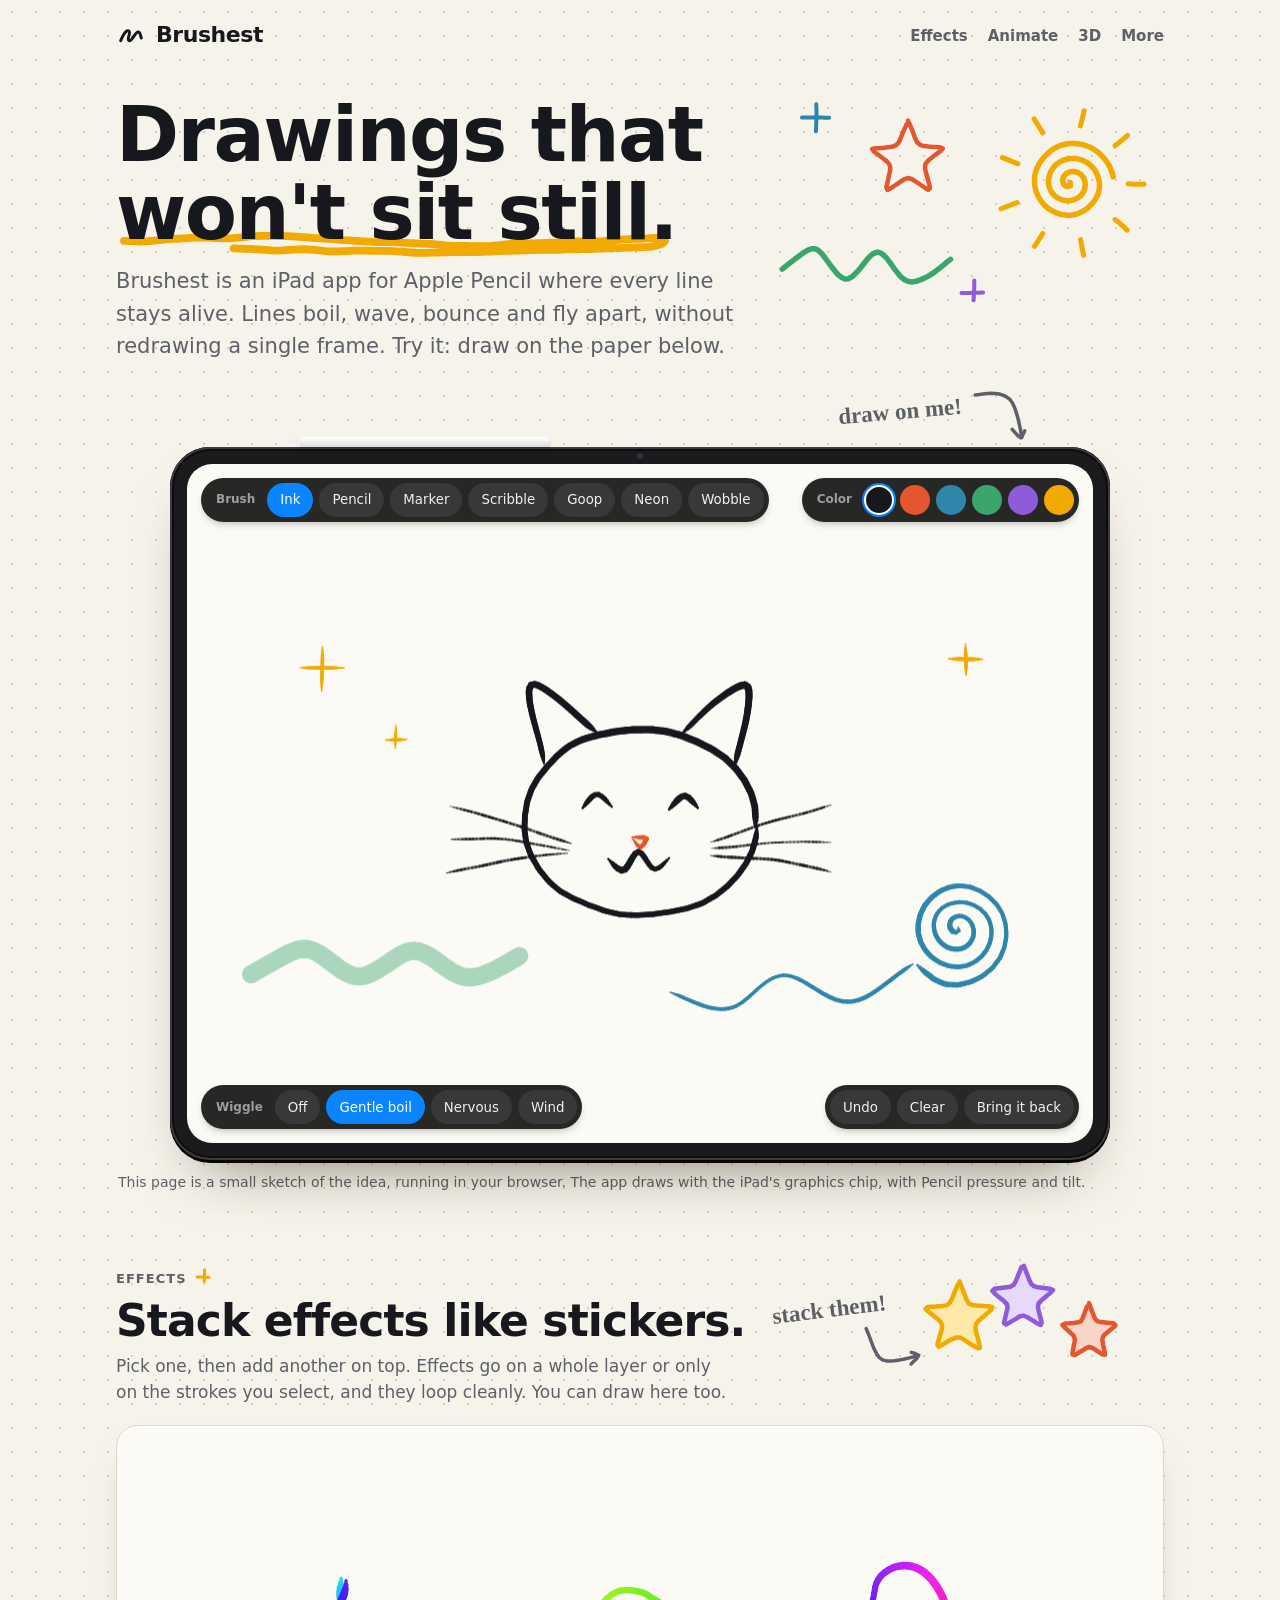
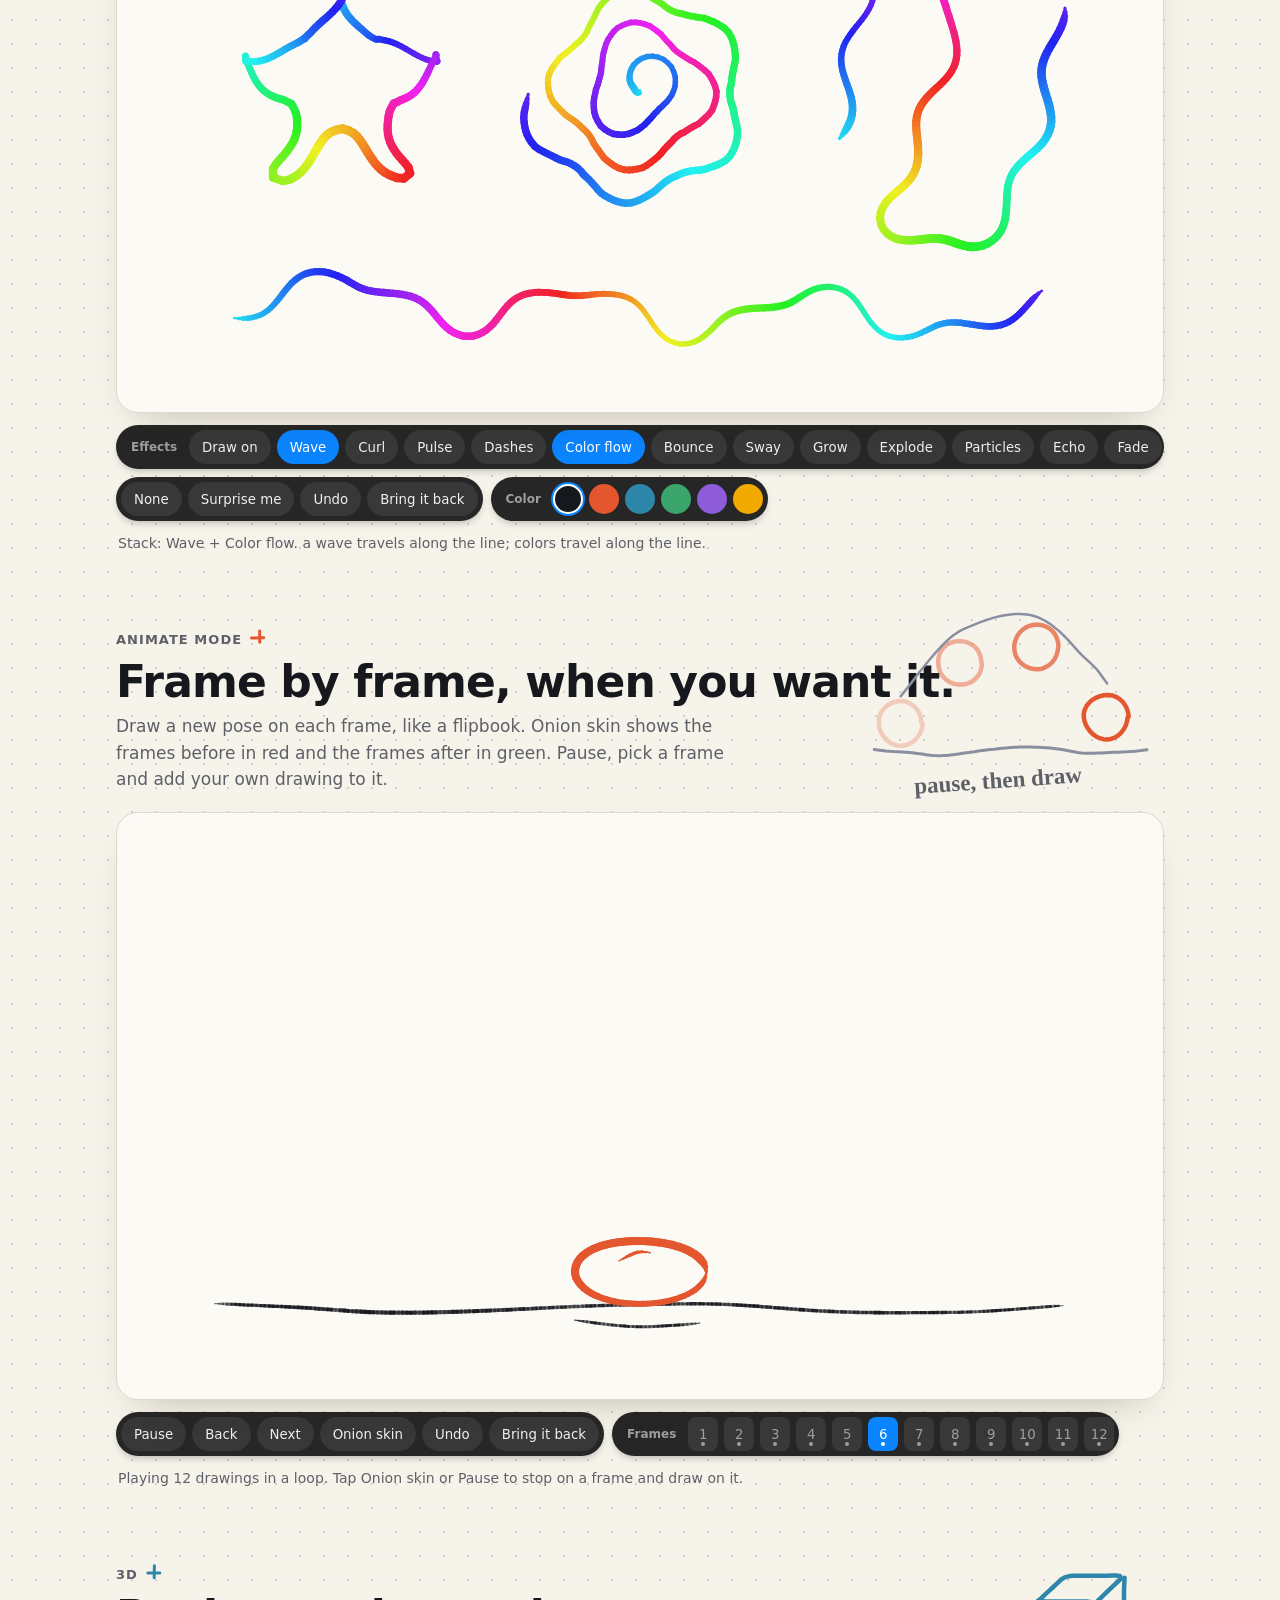
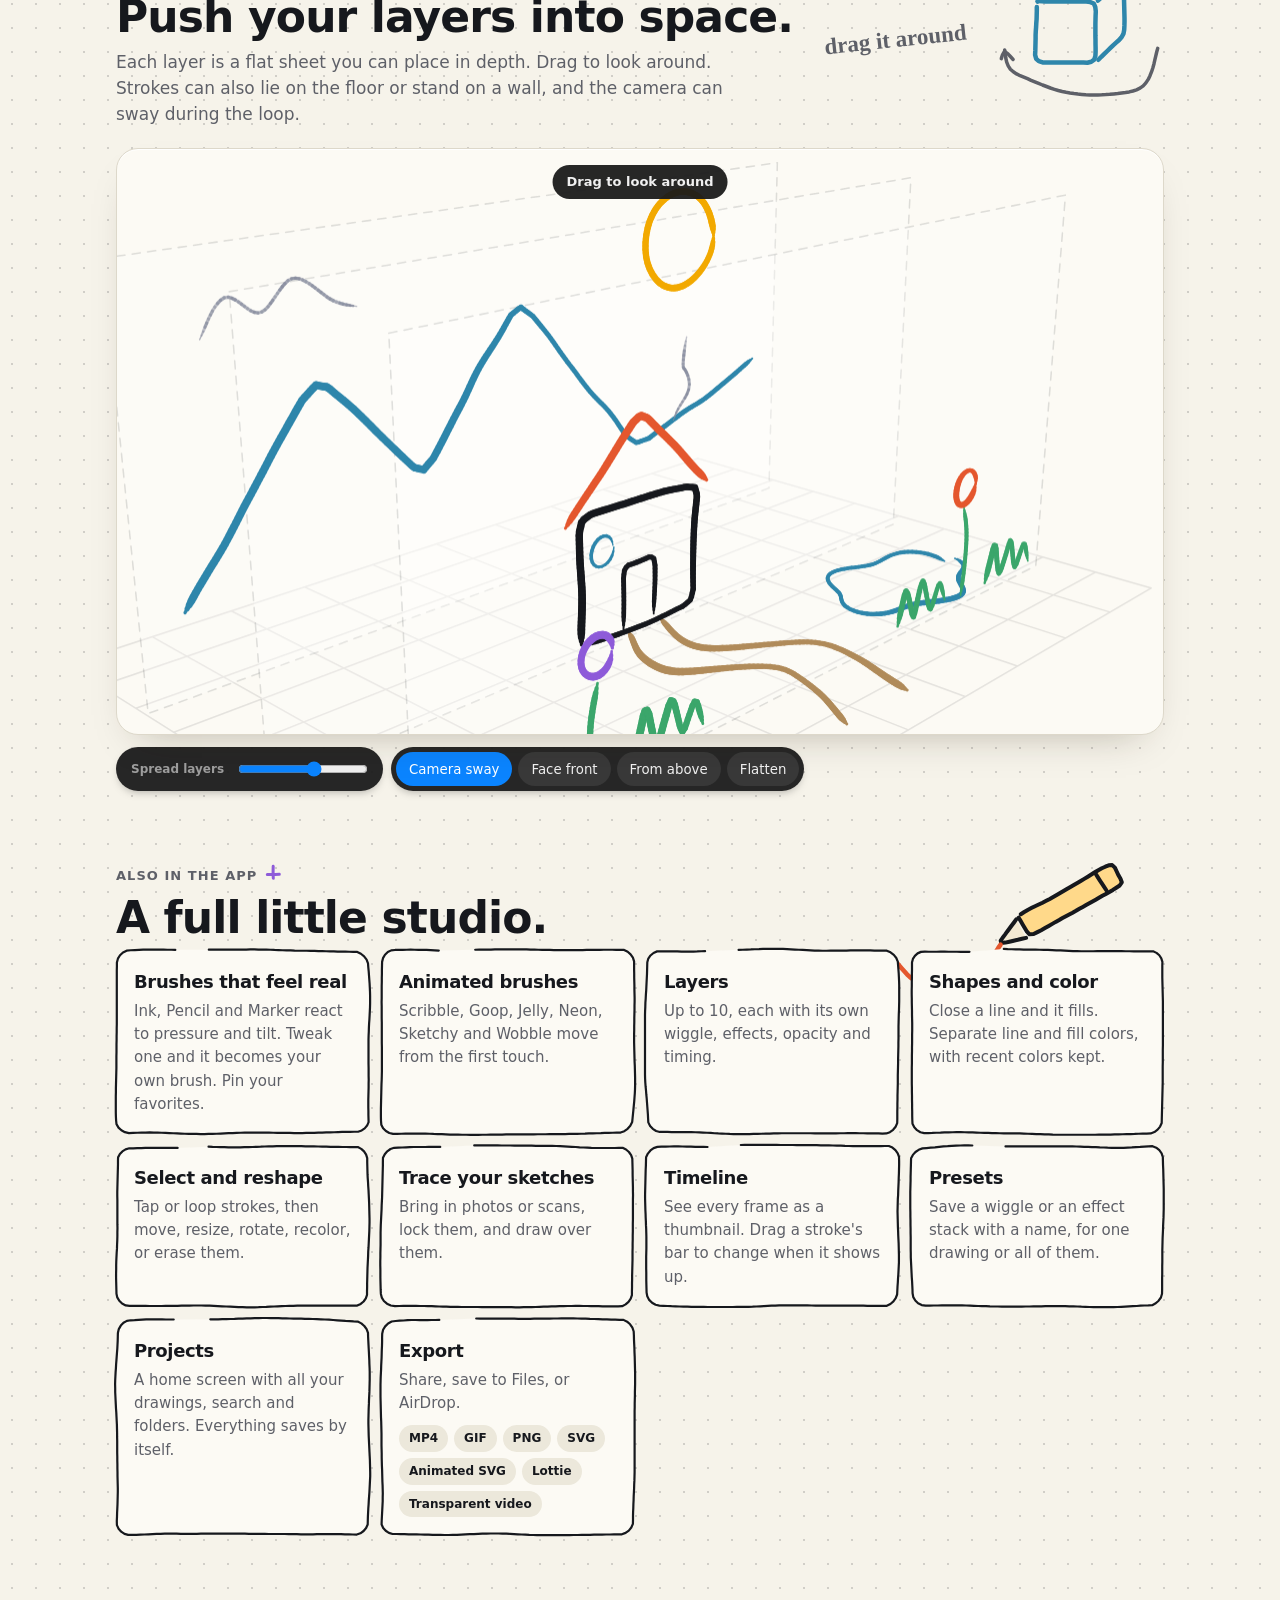
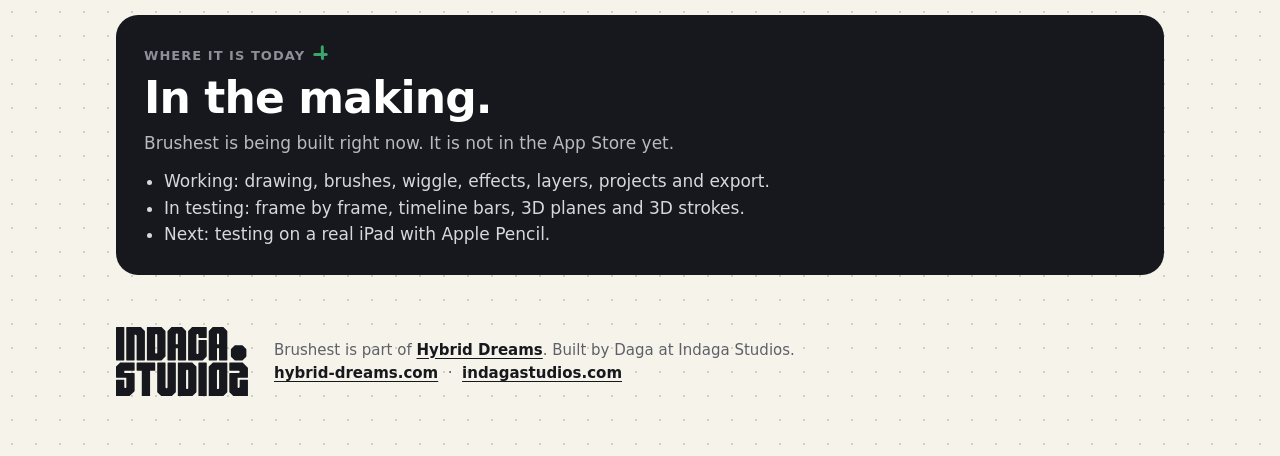
==== commit c5217aa6: "Brushest page: footer credit reads Built by Daga at Indaga Studios Co-Authored-By: Claude Fable 5.2 " ====
--- a/brushest/index.html
+++ b/brushest/index.html
@@ -230,7 +230,7 @@
 
   <footer>
     <a class="maker" href="https://indagastudios.com" target="_blank" rel="noopener" title="indagastudios.com"><svg viewBox="0 0 2630 1379" role="img" aria-label="Indaga Studios"><path fill="currentColor" d="M1037.43 709.562H1181.92C1187.66 709.562 1192.3 714.185 1192.3 719.89V1289.19C1192.3 1294.75 1190.08 1300.08 1186.13 1304L1117.37 1372.44C1113.42 1376.37 1108.06 1378.58 1102.47 1378.58H911.059C905.476 1378.58 900.121 1376.37 896.169 1372.44L827.405 1304C823.454 1300.08 821.234 1294.75 821.234 1289.19V719.89C821.234 714.185 825.88 709.562 831.612 709.562H976.107C981.835 709.562 986.481 714.169 986.481 719.874C986.481 782.908 986.485 1116.4 986.521 1202.21C986.521 1213.36 995.569 1222.36 1006.77 1222.36C1012.37 1222.36 1017.44 1220.1 1021.09 1216.42C1024.78 1212.79 1027.05 1207.74 1027.05 1202.17V719.89C1027.05 714.185 1031.7 709.562 1037.43 709.562Z M1231.91 343.534H1191.25V151.78C1191.25 146.571 1193.12 141.888 1196.85 137.729C1200.46 133.852 1204.89 131.632 1210.2 131.026C1216.17 130.743 1221.28 132.601 1225.5 136.517C1229.68 140.353 1231.91 145.36 1231.91 151.013V343.534ZM1322.22 6.13733C1318.27 2.20856 1312.92 -0.000183105 1307.33 -0.000183105H1279.29V0.242126C1276.82 0.0805664 1274.3 -0.000183105 1271.79 -0.000183105H1151.74C1149.1 -0.000183105 1146.46 0.0805664 1143.87 0.242126V-0.000183105H1115.83C1110.25 -0.000183105 1104.89 2.20856 1100.94 6.13733L1032.17 74.5777C1028.23 78.5065 1026.01 83.8364 1026.01 89.3964V658.736C1026.01 664.437 1030.65 669.061 1036.39 669.061H1180.88C1186.61 669.061 1191.25 664.437 1191.25 658.736V423.2H1231.91V658.736C1231.91 664.437 1236.55 669.061 1242.28 669.061H1386.77C1392.51 669.061 1397.15 664.437 1397.15 658.736V89.3964C1397.15 83.8364 1394.93 78.5065 1390.99 74.5777L1322.22 6.13733Z M822.093 506.54C822.093 518.209 812.599 527.657 800.874 527.657C789.19 527.657 779.696 518.209 779.696 506.54V162.602C779.696 150.973 789.19 141.524 800.874 141.524C806.717 141.524 812.031 143.907 815.886 147.702C819.699 151.498 822.093 156.787 822.093 162.602V506.54ZM896.582 0H625.757C620.028 0 615.383 4.62329 615.383 10.3287V658.736C615.383 664.437 620.028 669.061 625.757 669.061H896.582C902.164 669.061 907.524 666.856 911.471 662.923L980.24 594.487C984.187 590.554 986.406 585.224 986.406 579.664V89.3965C986.406 83.8406 984.187 78.5106 980.24 74.5778L911.471 6.14148C907.524 2.20868 902.164 0 896.582 0Z M1438.62 1216.06C1438.62 1227.73 1429.12 1237.18 1417.4 1237.18C1405.71 1237.18 1396.22 1227.73 1396.22 1216.06V872.123C1396.22 860.494 1405.71 851.046 1417.4 851.046C1423.24 851.046 1428.55 853.428 1432.41 857.224C1436.22 861.019 1438.62 866.308 1438.62 872.123V1216.06ZM1513.11 709.562H1242.28C1236.55 709.562 1231.91 714.185 1231.91 719.89V1368.25C1231.91 1373.96 1236.55 1378.58 1242.28 1378.58H1513.11C1518.69 1378.58 1524.05 1376.37 1527.99 1372.44L1596.76 1304C1600.71 1300.08 1602.93 1294.75 1602.93 1289.19V798.958C1602.93 793.398 1600.71 788.068 1596.76 784.14L1527.99 715.703C1524.05 711.77 1518.69 709.562 1513.11 709.562 M1526.45 0H1797.39C1803.12 0 1807.77 4.62329 1807.77 10.3287V209.694C1807.77 215.396 1803.12 220.019 1797.39 220.019H1653.83C1648.1 220.019 1643.46 215.396 1643.46 209.694V162.157C1643.46 150.771 1634.16 141.524 1622.68 141.524H1622.64C1611.16 141.524 1601.87 150.771 1601.87 162.198L1601.95 516.715C1601.95 528.142 1611.24 537.388 1622.68 537.388C1628.44 537.388 1633.64 535.087 1637.37 531.332C1641.14 527.577 1643.46 522.408 1643.46 516.715V270.802C1643.46 265.101 1648.1 260.477 1653.83 260.477H1797.39C1803.12 260.477 1807.77 265.101 1807.77 270.802V579.664C1807.77 585.22 1805.55 590.554 1801.6 594.483L1732.83 662.923C1728.89 666.852 1723.53 669.061 1717.94 669.061H1446.84C1441.11 669.061 1436.46 664.437 1436.46 658.736V415.851H1436.62V89.3965C1436.62 83.8365 1438.84 78.5066 1442.79 74.5779L1511.56 6.14148C1515.51 2.20868 1520.87 0 1526.45 0Z M2053.18 343.534H2012.49V151.013C2012.49 145.441 2014.72 140.394 2018.9 136.517C2023.16 132.601 2028.27 130.703 2034.23 131.026C2039.55 131.632 2043.97 133.852 2047.58 137.729C2051.31 141.888 2053.18 146.571 2053.18 151.78V343.534ZM2143.45 6.13733C2139.5 2.20856 2134.15 -0.000183105 2128.56 -0.000183105H2100.53V0.242126C2097.93 0.0805664 2095.33 -0.000183105 2092.7 -0.000183105H1972.65C1970.13 -0.000183105 1967.62 0.0805664 1965.14 0.242126V-0.000183105H1937.11C1931.52 -0.000183105 1926.16 2.20856 1922.22 6.13733L1853.45 74.5777C1849.5 78.5065 1847.28 83.8364 1847.28 89.3964V658.736C1847.28 664.437 1851.93 669.061 1857.66 669.061H2002.11C2007.84 669.061 2012.49 664.437 2012.49 658.736V423.2H2053.18V658.736C2053.18 664.437 2057.83 669.061 2063.56 669.061H2208.01C2213.74 669.061 2218.39 664.437 2218.39 658.736V89.3964C2218.39 83.8364 2216.17 78.5065 2212.22 74.5777L2143.45 6.13733Z M260.138 1378.58H10.3741C4.64541 1378.58 0 1373.96 0 1368.25L0 1061.28C0 1055.58 4.64541 1050.96 10.3741 1050.96H154.828C160.561 1050.96 165.206 1055.58 165.206 1061.28V1193.93C165.206 1205.12 174.294 1214.16 185.492 1214.16C191.086 1214.16 196.202 1211.9 199.854 1208.23C203.546 1204.59 205.814 1199.55 205.814 1193.93V1010.5H10.3741C4.64541 1010.5 0 1005.87 0 1000.17L0 798.958C0 793.398 2.21926 788.068 6.16684 784.14L74.9309 715.703C78.8826 711.77 84.238 709.562 89.8246 709.562H360.646C366.378 709.562 371.024 714.185 371.024 719.89V863.656C371.024 869.357 366.378 873.98 360.646 873.98H165.206V914.439H360.646C366.378 914.439 371.024 919.062 371.024 924.763V1268.23C371.024 1273.79 368.804 1279.12 364.853 1283.05L275.028 1372.44C271.081 1376.37 265.725 1378.58 260.138 1378.58Z M1652.91 709.562H1797.4C1803.13 709.562 1807.78 714.185 1807.78 719.89V1368.25C1807.78 1373.96 1803.13 1378.58 1797.4 1378.58H1652.91C1647.18 1378.58 1642.53 1373.96 1642.53 1368.25V719.89C1642.53 714.185 1647.18 709.562 1652.91 709.562Z M2054 1216.63C2054 1227.97 2044.75 1237.18 2033.34 1237.18H2011.6V871.598C2011.6 860.252 2020.85 851.046 2032.25 851.046H2054V1216.63ZM1922.22 715.699L1853.45 784.14C1849.5 788.068 1847.29 793.398 1847.29 798.958V1368.25C1847.29 1373.96 1851.93 1378.58 1857.66 1378.58H2128.57C2134.15 1378.58 2139.51 1376.37 2143.45 1372.44L2212.22 1304C2216.17 1300.08 2218.39 1294.75 2218.39 1289.19V719.89C2218.39 714.185 2213.74 709.562 2208.01 709.562H1937.11C1931.52 709.562 1926.17 711.77 1922.22 715.699 M154.828 669.061H10.3781C4.6454 669.061 0 664.437 0 658.736L0 10.3287C0 4.62329 4.6454 0 10.3781 0H154.828C160.56 0 165.206 4.62329 165.206 10.3287V658.736C165.206 664.437 160.56 669.061 154.828 669.061Z M410.625 178.955C410.625 166.397 400.361 156.181 387.703 156.181H369.973V658.736C369.973 664.437 365.328 669.061 359.595 669.061H215.105C209.372 669.061 204.727 664.437 204.727 658.736V10.3287C204.727 4.62329 209.372 0 215.105 0H486.047C491.63 0 496.989 2.20868 500.937 6.14148L569.701 74.5779C573.653 78.5107 575.872 83.8365 575.872 89.3965V658.736C575.872 664.437 571.226 669.061 565.494 669.061H421.003C415.271 669.061 410.625 664.437 410.625 658.736V178.955Z M420.999 709.562H771.307C777.04 709.562 781.685 714.185 781.685 719.89V863.656C781.685 869.357 777.04 873.98 771.307 873.98H678.756V1368.25C678.756 1373.96 674.111 1378.58 668.382 1378.58H523.928C518.196 1378.58 513.55 1373.96 513.55 1368.25V873.98H420.999C415.266 873.98 410.621 869.357 410.621 863.656V719.89C410.621 714.185 415.266 709.562 420.999 709.562Z M2362.93 661.808L2296.28 595.471C2291.62 590.828 2289 584.533 2289 577.967V452.55C2289 445.984 2291.62 439.689 2296.28 435.046L2362.93 368.713C2367.6 364.07 2373.92 361.461 2380.52 361.461H2506.54C2513.14 361.461 2519.46 364.07 2524.13 368.713L2590.78 435.046C2595.45 439.689 2598.07 445.984 2598.07 452.55V577.967C2598.07 584.533 2595.45 590.828 2590.78 595.471L2524.13 661.808C2519.46 666.451 2513.14 669.056 2506.54 669.056H2380.52C2373.92 669.056 2367.6 666.451 2362.93 661.808Z M2518.18 709.562H2268.38C2262.67 709.562 2257.99 714.213 2257.99 719.898V863.644C2257.99 869.329 2262.67 873.98 2268.38 873.98H2443.48C2455.37 873.98 2464.86 884.115 2463.73 896.188C2462.71 906.686 2453.26 914.439 2442.63 914.439H2268.38C2262.67 914.439 2257.99 919.09 2257.99 924.776V1289.19C2257.99 1294.75 2260.21 1300.08 2264.16 1304L2332.93 1372.44C2336.87 1376.37 2342.23 1378.58 2347.82 1378.58H2618.67C2624.38 1378.58 2629.06 1373.93 2629.06 1368.25V1061.29C2629.06 1055.61 2624.38 1050.96 2618.67 1050.96H2474.2C2468.48 1050.96 2463.81 1055.61 2463.81 1061.29V1193.01C2463.81 1204.51 2454.36 1214.57 2442.79 1214.16C2437.48 1213.96 2432.69 1211.74 2429.16 1208.27C2425.51 1204.59 2423.24 1199.55 2423.24 1193.97V1010.5H2618.67C2624.38 1010.5 2629.06 1005.85 2629.06 1000.16V819.914C2629.06 814.354 2626.84 809.024 2622.89 805.096L2533.06 715.703C2529.12 711.77 2523.76 709.562 2518.18 709.562Z"/></svg></a>
-    <p><span class="nm">Brushest</span> is part of <a href="https://www.hybrid-dreams.com/" target="_blank" rel="noopener">Hybrid Dreams</a>, made by Indaga Studios.<br>
+    <p><span class="nm">Brushest</span> is part of <a href="https://www.hybrid-dreams.com/" target="_blank" rel="noopener">Hybrid Dreams</a>. Built by Daga at Indaga Studios.<br>
       <a href="https://www.hybrid-dreams.com/" target="_blank" rel="noopener">hybrid-dreams.com</a> &nbsp;·&nbsp;
       <a href="https://indagastudios.com" target="_blank" rel="noopener">indagastudios.com</a></p>
   </footer>
